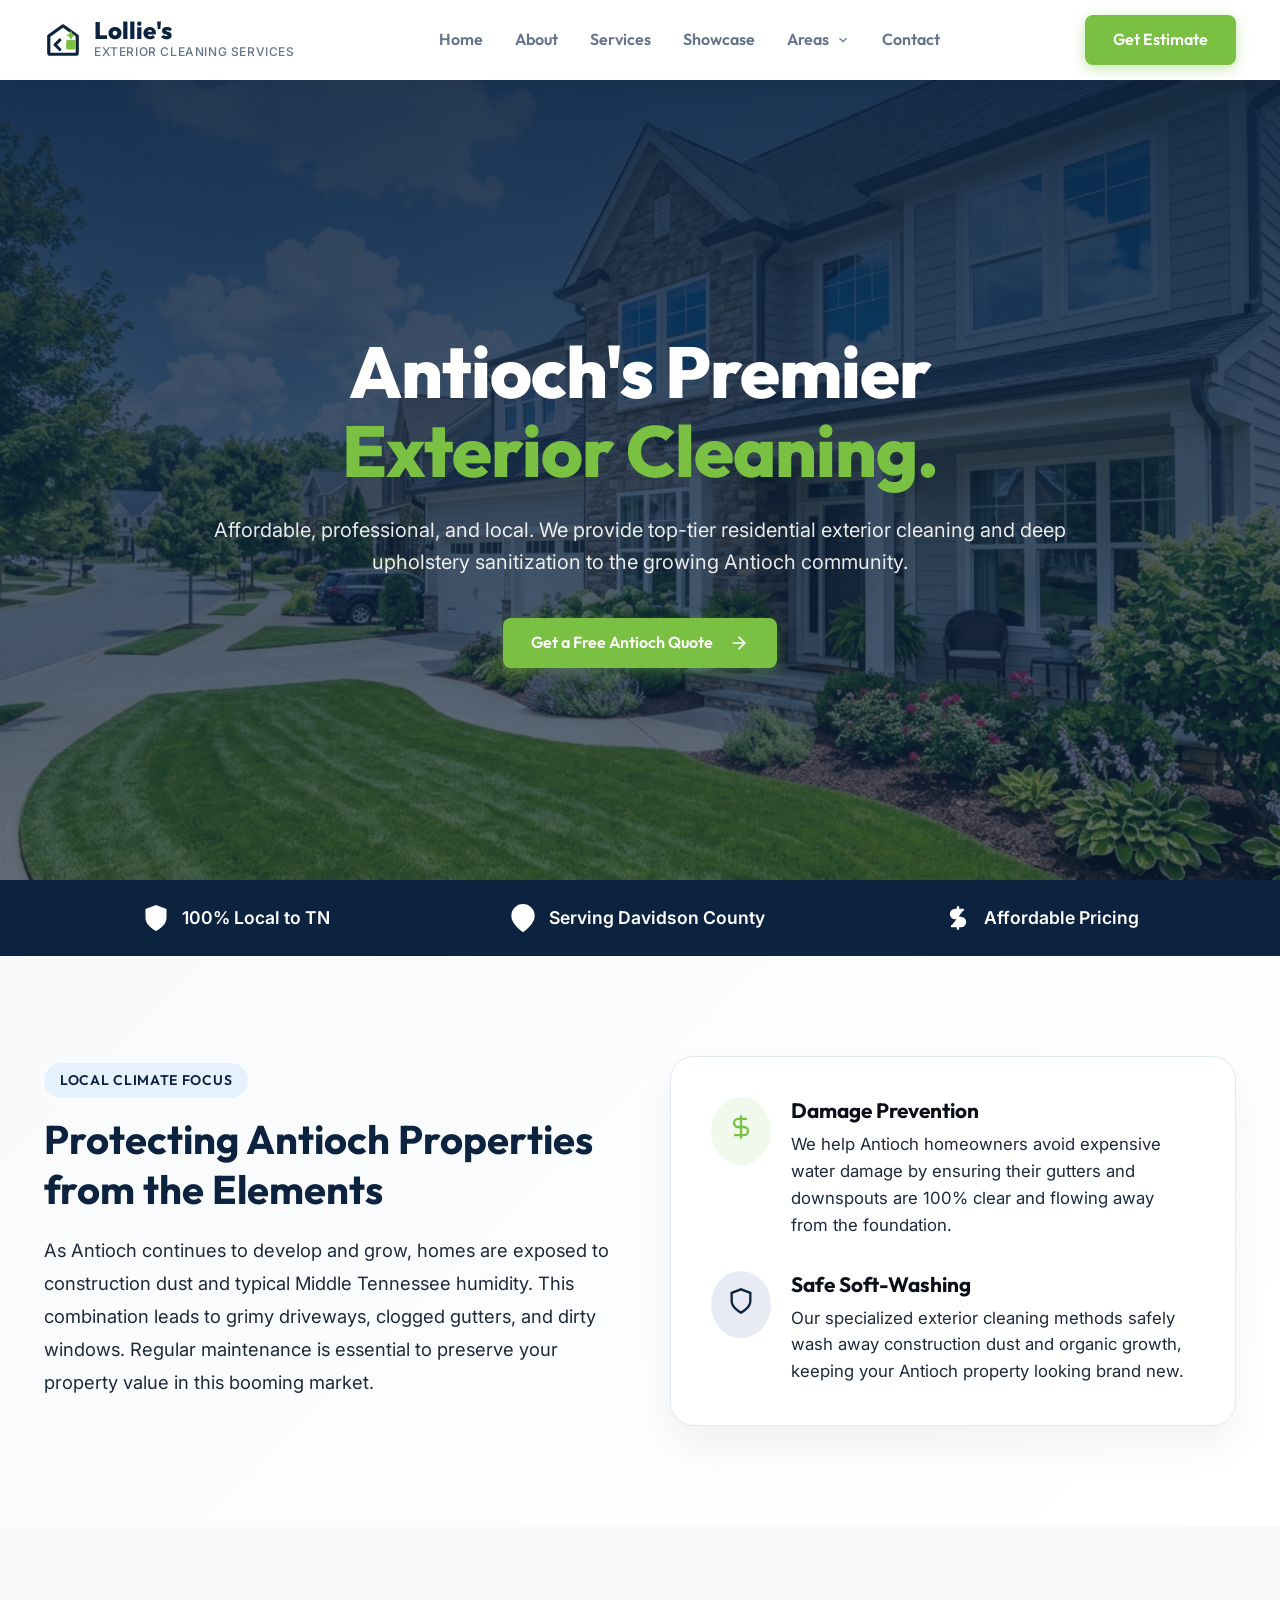
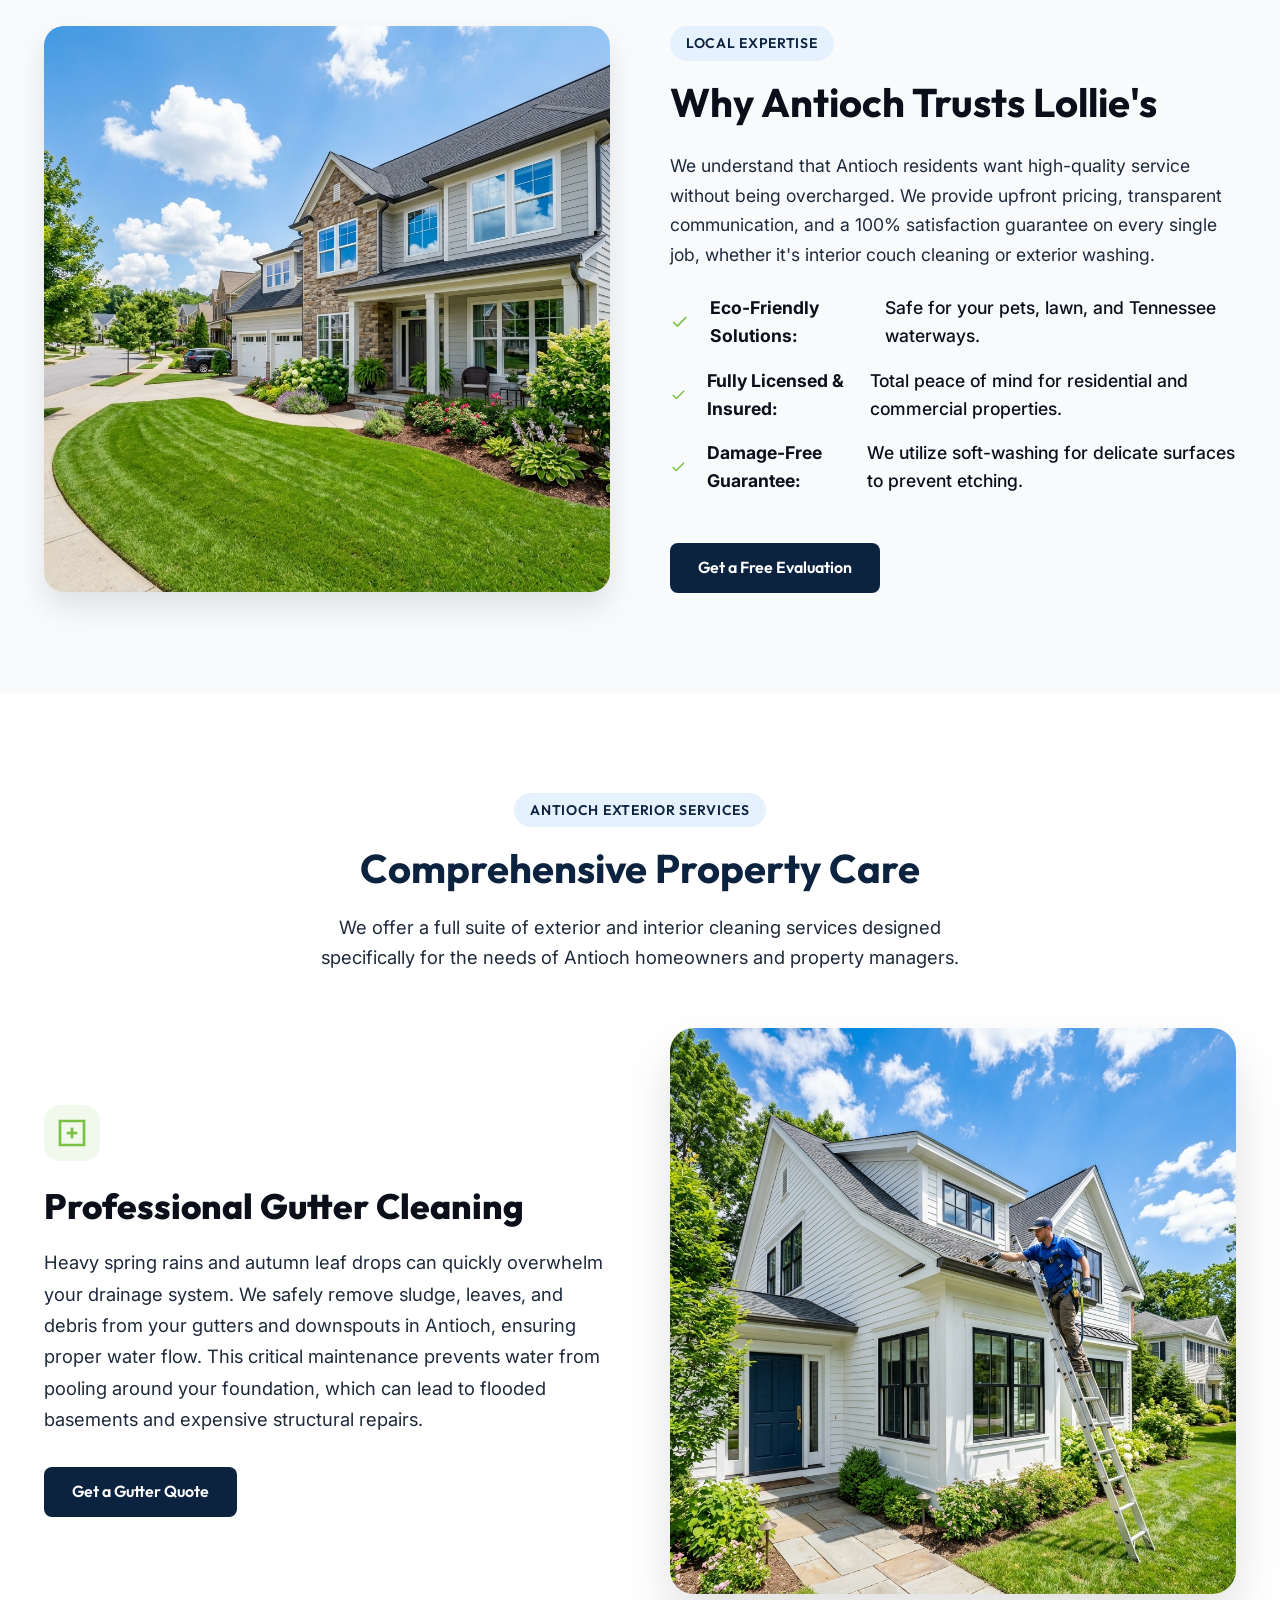
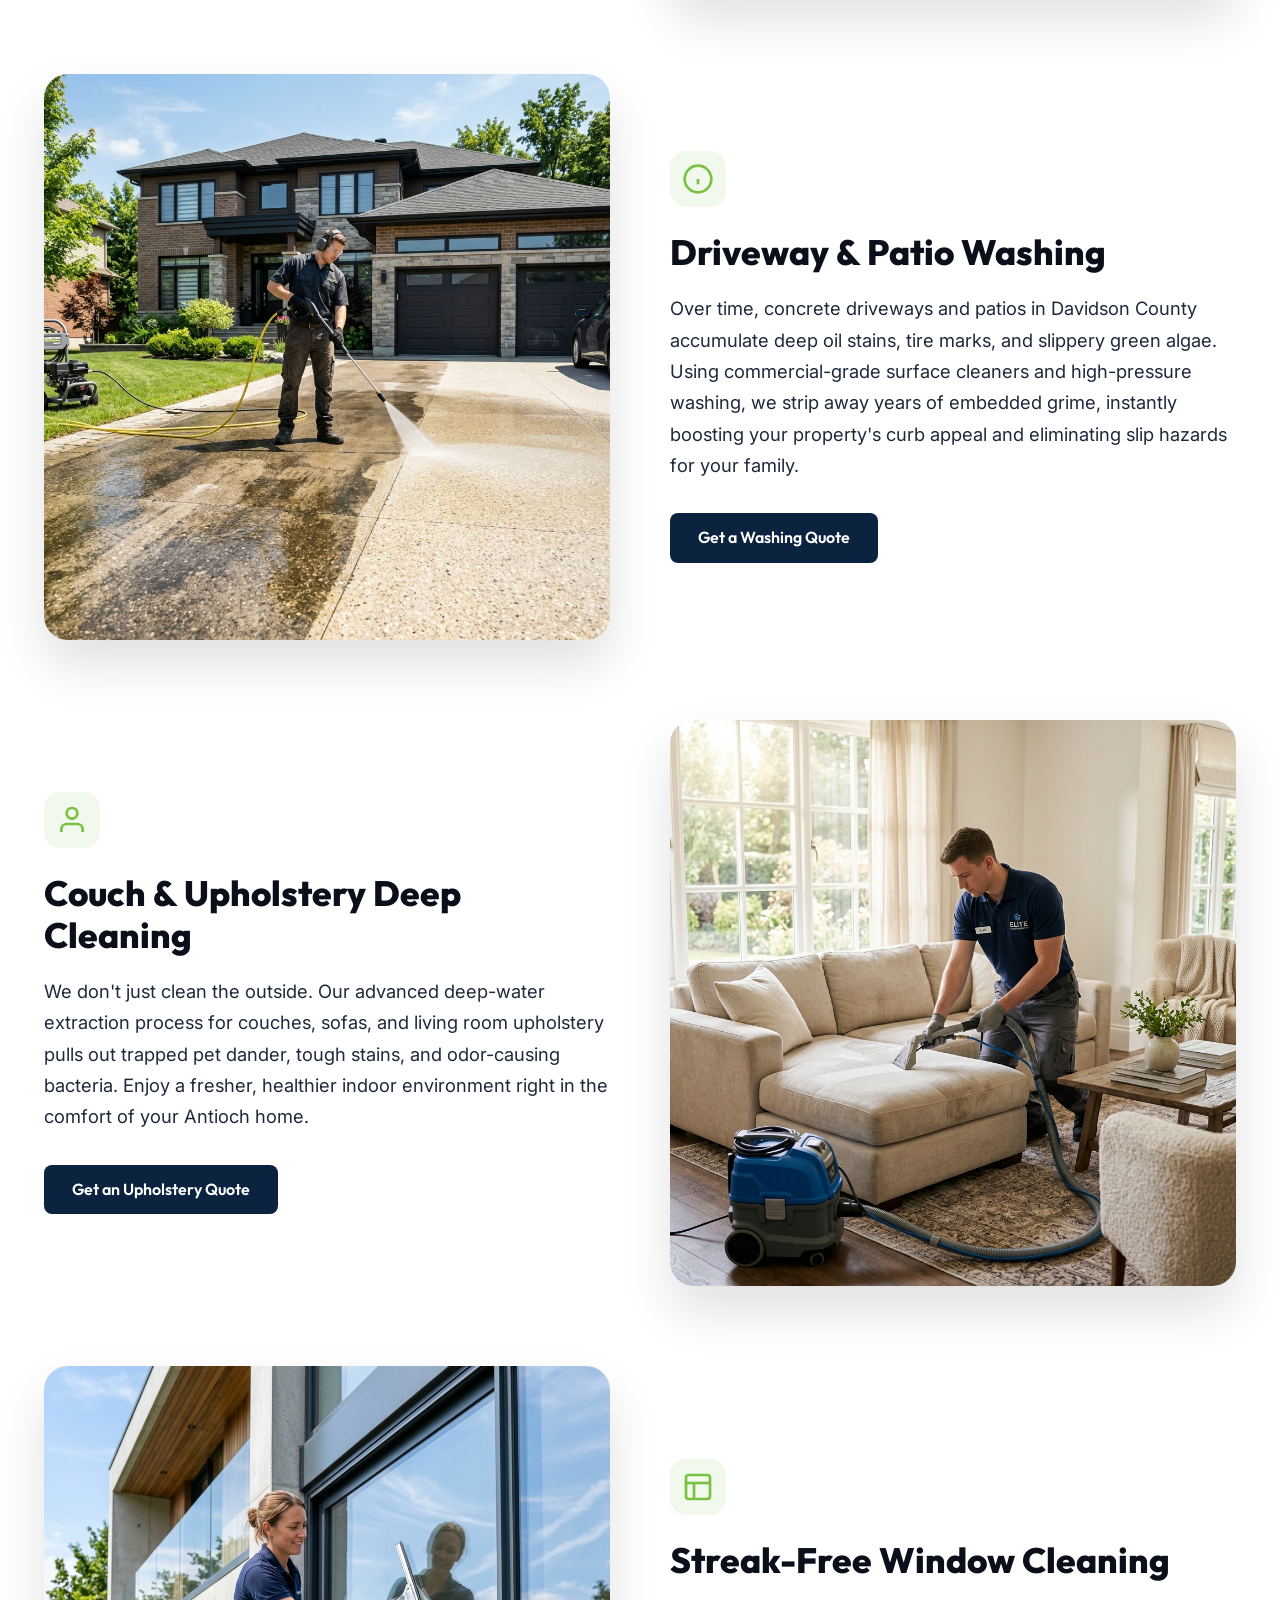
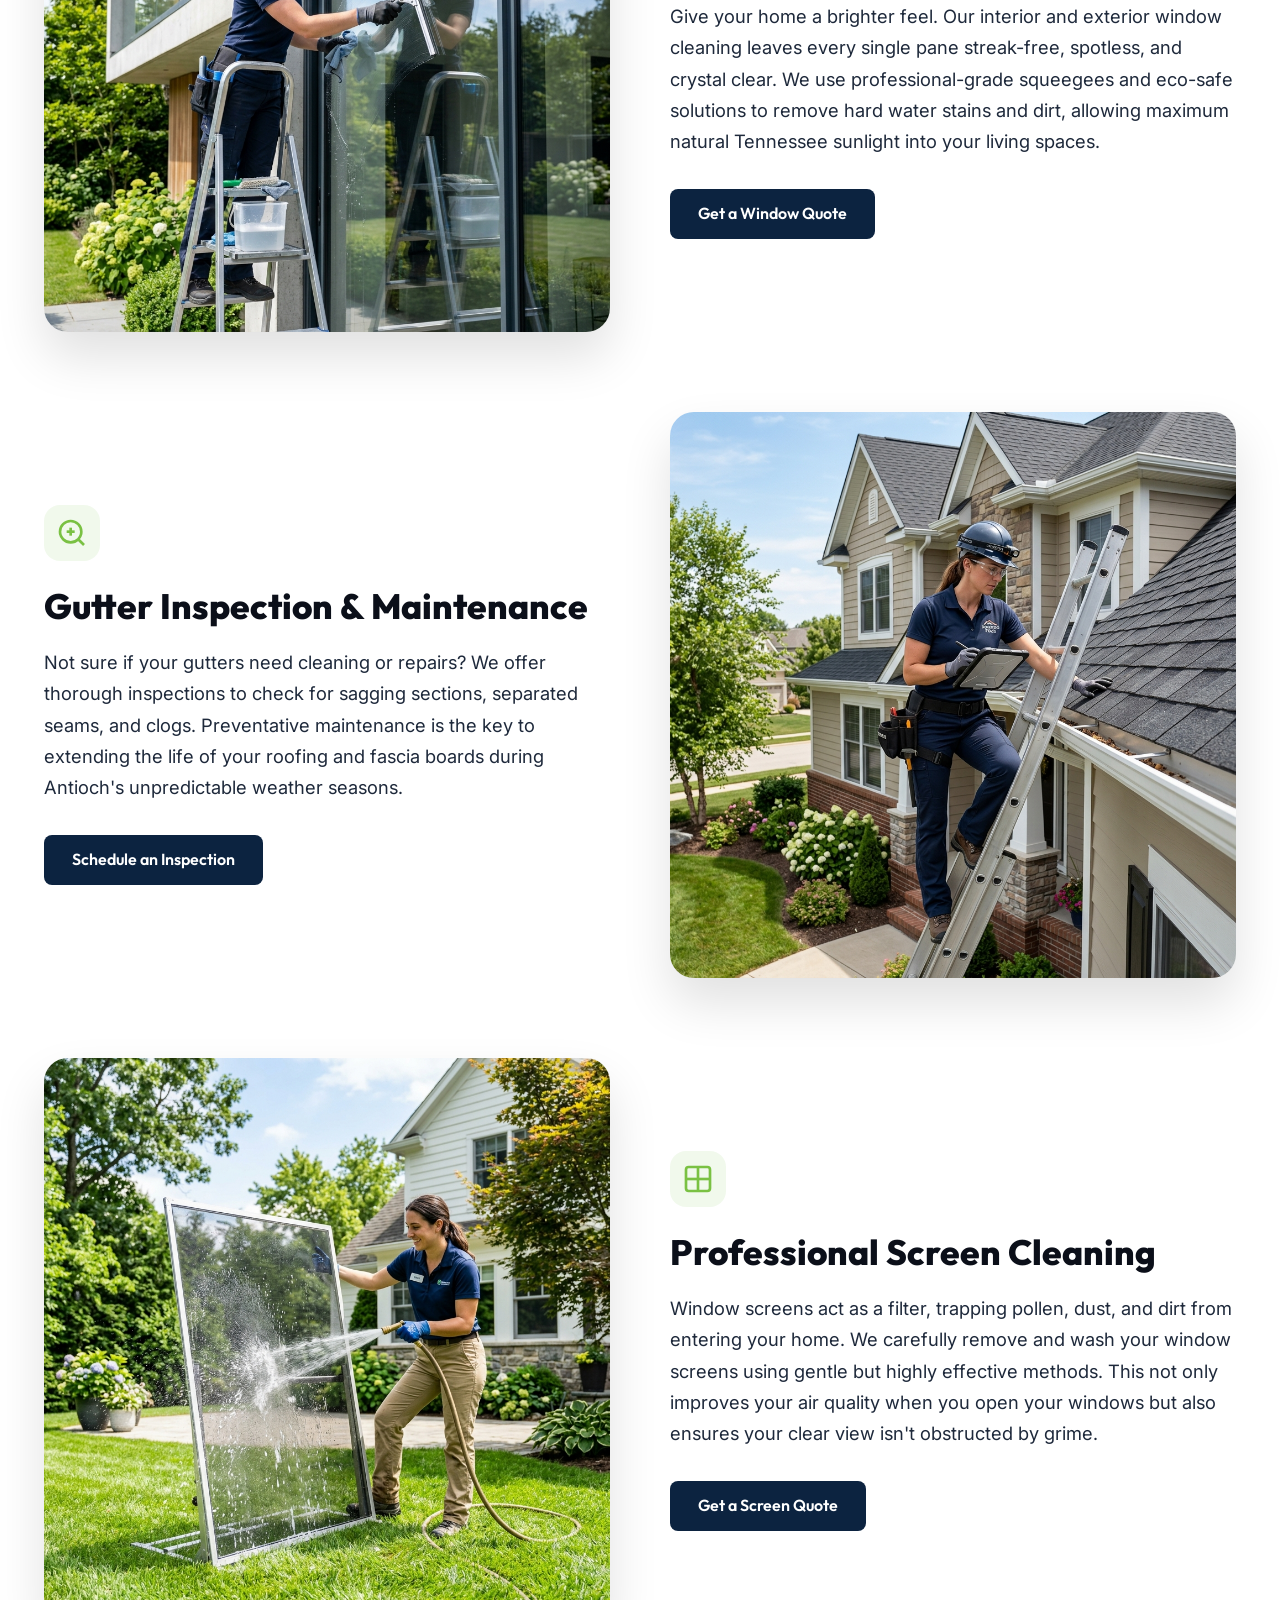
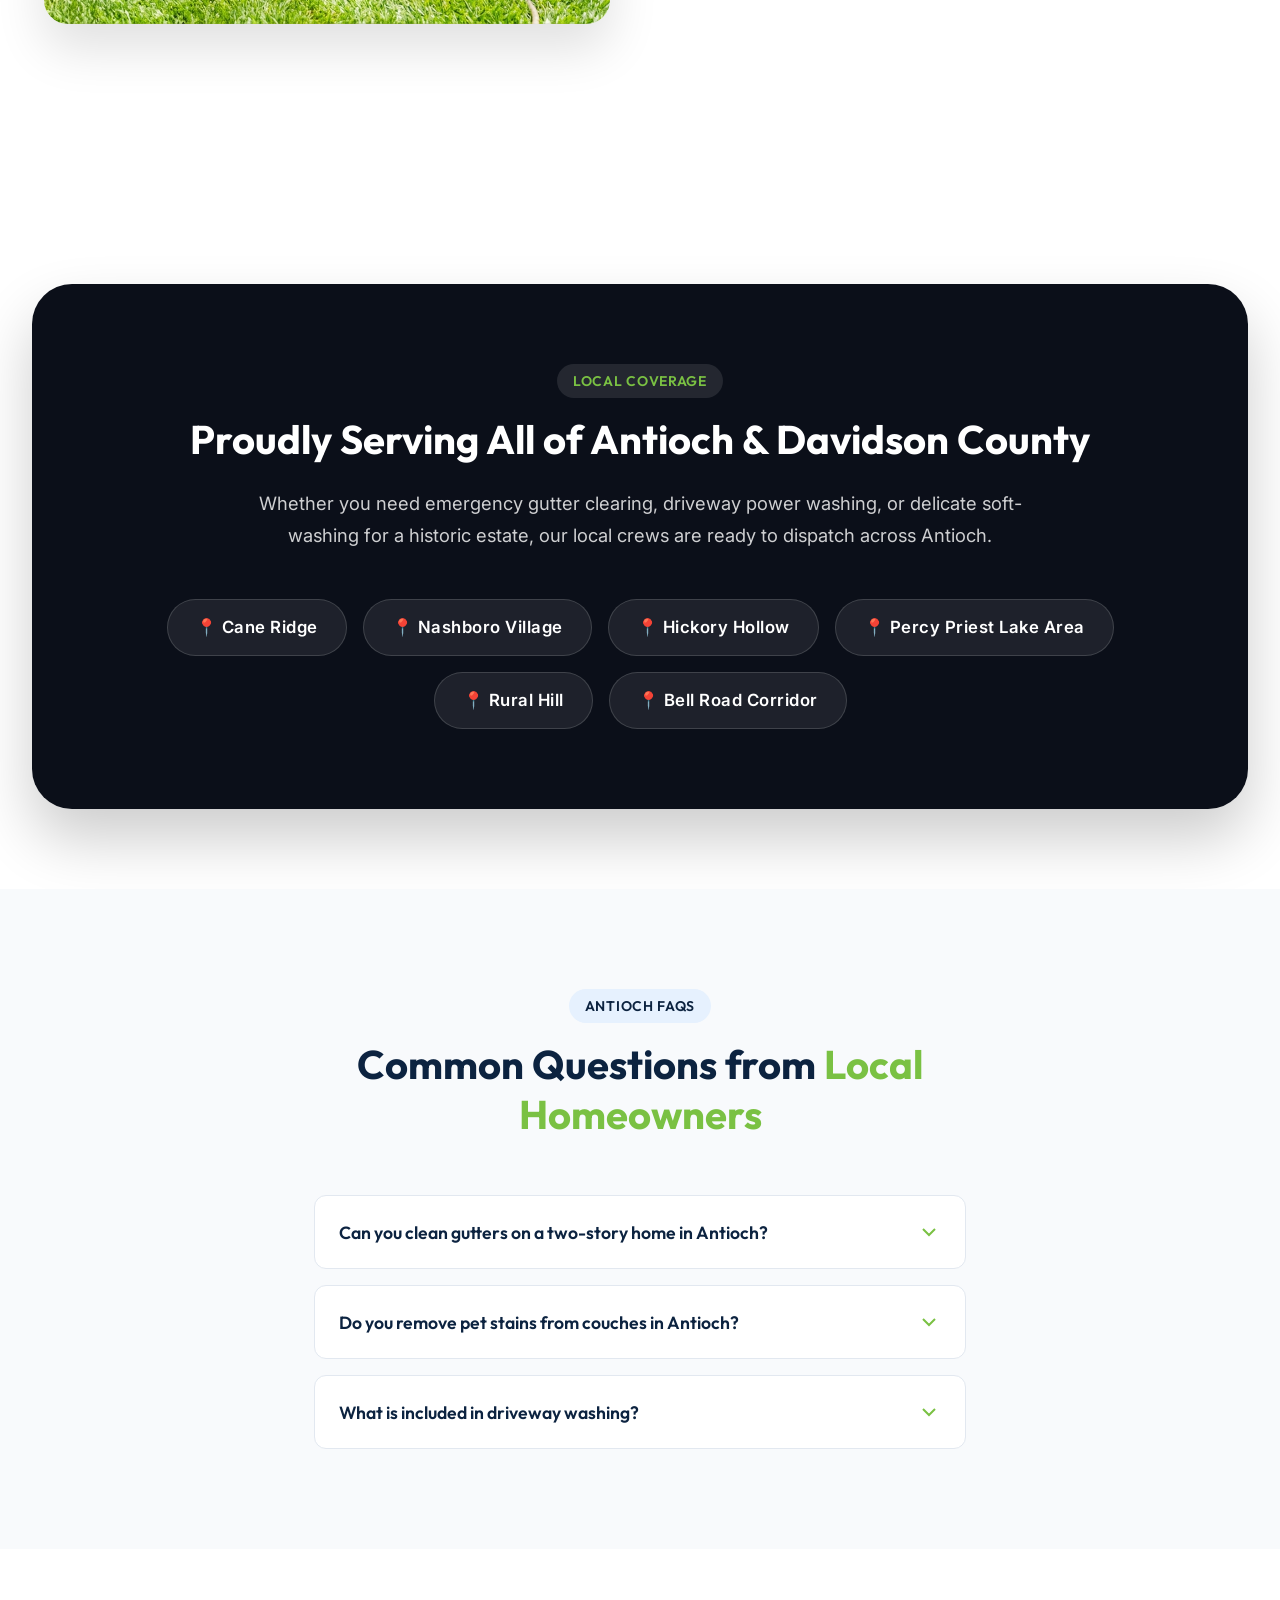
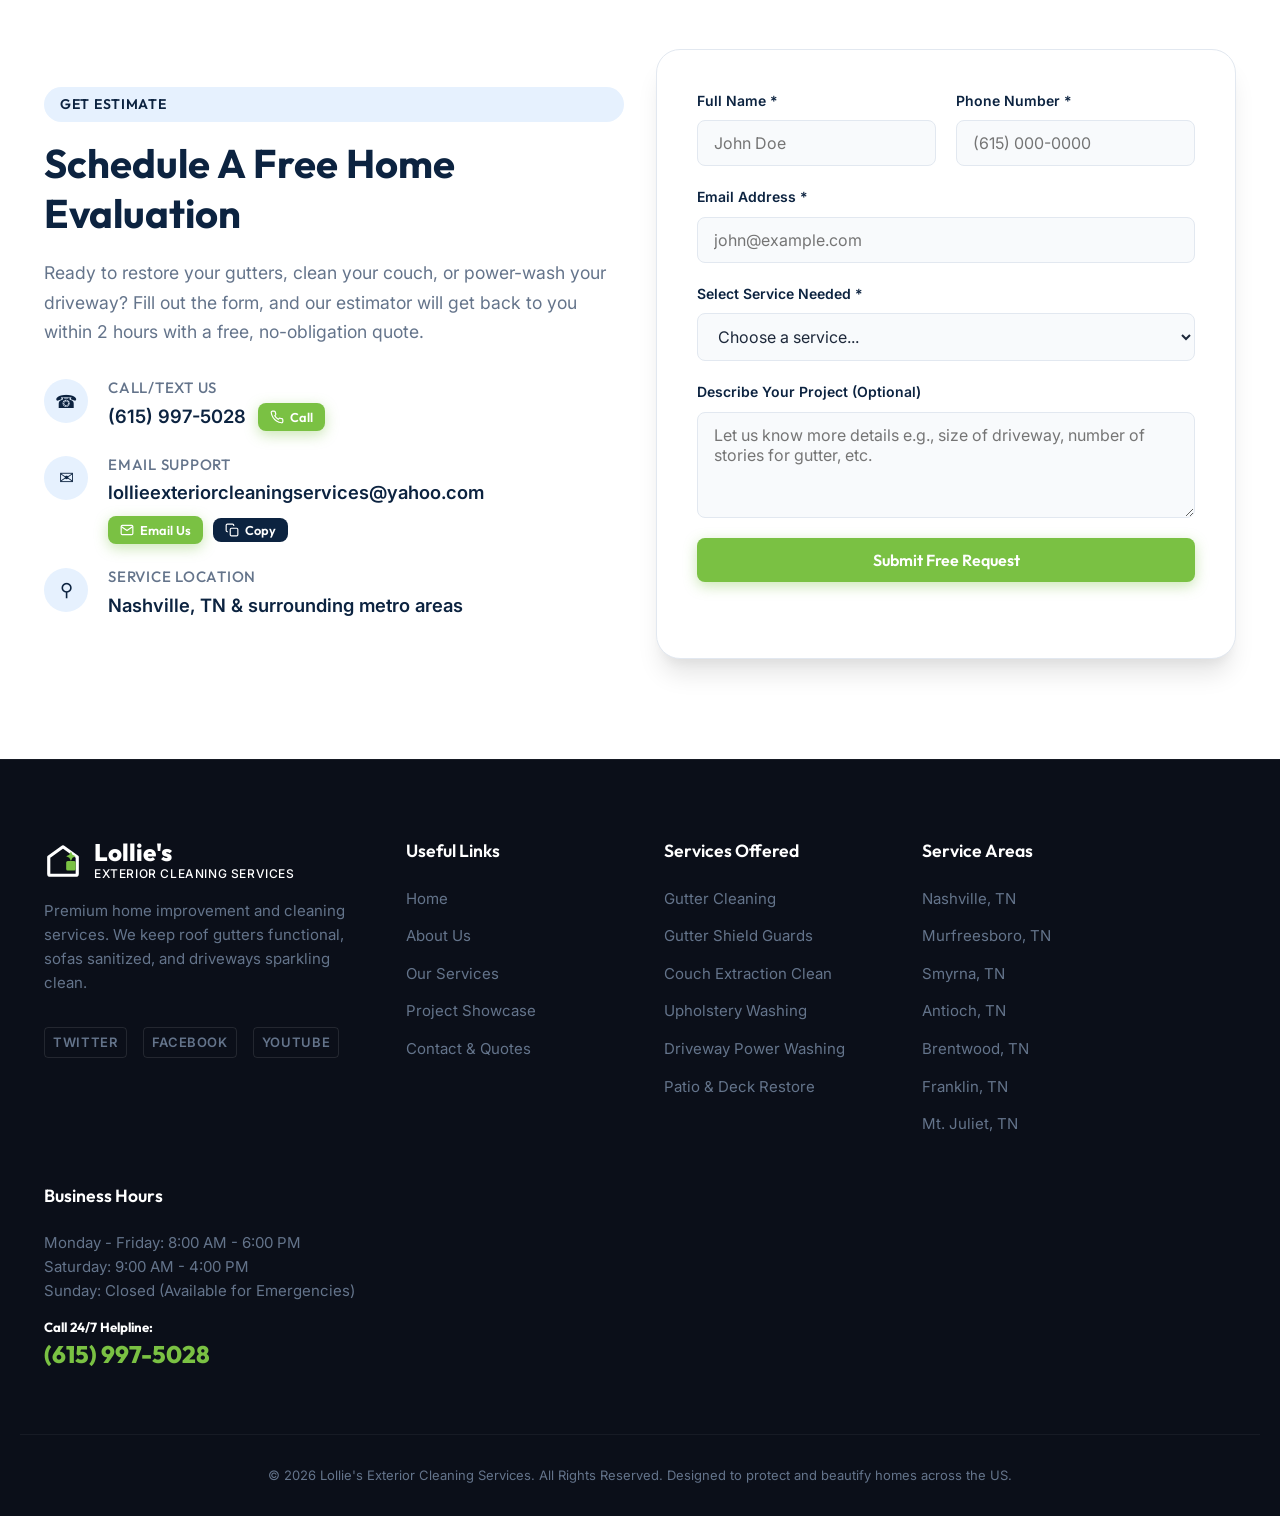
==== antioch.html @ b248ccac "Complete local SEO architectural overhaul with premium design, deep content, and new 7 city pages" ====
<!DOCTYPE html>
<html lang="en">
<head>
    <meta charset="UTF-8">
    <meta name="viewport" content="width=device-width, initial-scale=1.0">
    <title>Best Gutter & Couch Cleaning in Antioch, TN | Lollie's</title>
    
    <!-- Favicon -->
    <link rel="icon" type="image/svg+xml" href="favicon.svg?v=2">
    
    <!-- SEO Meta Tags -->
    <meta name="description" content="Affordable and professional exterior cleaning, gutter clearing, and upholstery washing in Antioch, TN. Call Lollie's for a free estimate today!">
    <meta name="keywords" content="gutter cleaning Nashville TN, couch cleaning Murfreesboro, upholstery cleaning Smyrna TN, driveway pressure washing Franklin TN, power washing Brentwood, exterior cleaning Antioch TN, gutter cleaning Mt Juliet, pressure washing Nashville, lollies exterior cleaning services Tennessee">
    <meta name="robots" content="index, follow">
    <link rel="canonical" href="https://lolliesexteriorcleaningservices.com/">

    <!-- Open Graph / Facebook -->
    <meta property="og:type" content="website">
    <meta property="og:url" content="https://lolliesexteriorcleaningservices.com/">
    <meta property="og:title" content="Lollie's Exterior Cleaning Services | Gutter, Couch & Driveway Cleaning Nashville TN">
    <meta property="og:description" content="Premium property care services in Middle Tennessee. From roof gutters to living room couches and concrete driveways, we keep your home spotless, safe, and beautiful.">
    <meta property="og:image" content="assets/images/hero_technician.png">

    <!-- Twitter -->
    <meta property="twitter:card" content="summary_large_image">
    <meta property="twitter:url" content="https://lolliesexteriorcleaningservices.com/">
    <meta property="twitter:title" content="Lollie's Exterior Cleaning Services | Gutter, Couch & Driveway Cleaning Nashville TN">
    <meta property="twitter:description" content="Premium property care services in Middle Tennessee. From roof gutters to living room couches and concrete driveways, we keep your home spotless, safe, and beautiful.">
    <meta property="twitter:image" content="assets/images/hero_technician.png">

    <!-- Google Fonts -->
    <link rel="preconnect" href="https://fonts.googleapis.com">
    <link rel="preconnect" href="https://fonts.gstatic.com" crossorigin>
    <link href="https://fonts.googleapis.com/css2?family=Inter:wght@300;400;500;600;700&family=Outfit:wght@400;500;600;700;800&display=swap" rel="stylesheet">

    <!-- Stylesheets -->
    <link rel="stylesheet" href="style.css?v=2.4">

    <!-- JSON-LD Local Business Structured Data for SEO -->
    <script type="application/ld+json">
    {
      "@context": "https://schema.org",
      "@type": "HomeAndConstructionBusiness",
      "name": "Lollie's Exterior Cleaning Services",
      "image": "assets/images/hero_technician.png",
      "url": "https://lolliesexteriorcleaningservices.com/",
      "telephone": "615-997-5028",
      "email": "lollieexteriorcleaningservices@yahoo.com",
      "priceRange": "$$",
      "address": {
        "@type": "PostalAddress",
        "streetAddress": "Nashville Area",
        "addressLocality": "Nashville",
        "addressRegion": "TN",
        "postalCode": "37211",
        "addressCountry": "US"
      },
      "geo": {
        "@type": "GeoCoordinates",
        "latitude": 36.1627,
        "longitude": -86.7816
      },
      "openingHoursSpecification": {
        "@type": "OpeningHoursSpecification",
        "dayOfWeek": [
          "Monday",
          "Tuesday",
          "Wednesday",
          "Thursday",
          "Friday",
          "Saturday"
        ],
        "opens": "08:00",
        "closes": "18:00"
      },
      "sameAs": [
        "https://www.facebook.com/lolliesexteriorcleaningservices",
        "https://twitter.com/lolliesexterior",
        "https://www.youtube.com/lolliesexteriorcleaningservices"
      ],
      "areaServed": [
        {"@type": "City", "name": "Nashville", "sameAs": "https://en.wikipedia.org/wiki/Nashville,_Tennessee"},
        {"@type": "City", "name": "Murfreesboro", "sameAs": "https://en.wikipedia.org/wiki/Murfreesboro,_Tennessee"},
        {"@type": "City", "name": "Smyrna", "sameAs": "https://en.wikipedia.org/wiki/Smyrna,_Tennessee"},
        {"@type": "City", "name": "Antioch", "sameAs": "https://en.wikipedia.org/wiki/Antioch,_Tennessee"},
        {"@type": "City", "name": "Brentwood", "sameAs": "https://en.wikipedia.org/wiki/Brentwood,_Tennessee"},
        {"@type": "City", "name": "Franklin", "sameAs": "https://en.wikipedia.org/wiki/Franklin,_Tennessee"},
        {"@type": "City", "name": "Mt. Juliet", "sameAs": "https://en.wikipedia.org/wiki/Mount_Juliet,_Tennessee"}
      ],
      "hasOfferCatalog": {
        "@type": "OfferCatalog",
        "name": "Property Care Services",
        "itemListElement": [
          {
            "@type": "Offer",
            "itemOffered": {
              "@type": "Service",
              "name": "Window Cleaning"
            }
          },
          {
            "@type": "Offer",
            "itemOffered": {
              "@type": "Service",
              "name": "Gutter Cleaning"
            }
          },
          {
            "@type": "Offer",
            "itemOffered": {
              "@type": "Service",
              "name": "Gutter Inspection"
            }
          },
          {
            "@type": "Offer",
            "itemOffered": {
              "@type": "Service",
              "name": "Screen Cleaning"
            }
          },
          {
            "@type": "Offer",
            "itemOffered": {
              "@type": "Service",
              "name": "Couch & Upholstery Deep Cleaning"
            }
          },
          {
            "@type": "Offer",
            "itemOffered": {
              "@type": "Service",
              "name": "Driveway & Patio Pressure Washing"
            }
          },
          {
            "@type": "Offer",
            "itemOffered": {
              "@type": "Service",
              "name": "Seasonal Packages"
            }
          },
          {
            "@type": "Offer",
            "itemOffered": {
              "@type": "Service",
              "name": "Commercial Cleaning Properties"
            }
          }
        ]
      }
    }
    <!-- FAQ Schema for AEO -->
    <script type="application/ld+json">
    {
  "@context": "https://schema.org",
  "@type": "FAQPage",
  "mainEntity": [
    {
      "@type": "Question",
      "name": "Can you clean gutters on a two-story home in Antioch?",
      "acceptedAnswer": {
        "@type": "Answer",
        "text": "Yes, our technicians are fully equipped and trained in ladder safety to safely clean and inspect gutters on two and three-story homes in Antioch."
      }
    },
    {
      "@type": "Question",
      "name": "Do you remove pet stains from couches in Antioch?",
      "acceptedAnswer": {
        "@type": "Answer",
        "text": "Yes, our deep-water extraction process is highly effective at removing pet stains, odors, and dander from living room upholstery."
      }
    },
    {
      "@type": "Question",
      "name": "What is included in driveway washing?",
      "acceptedAnswer": {
        "@type": "Answer",
        "text": "Our driveway washing includes pre-treating oil and rust stains, using a high-pressure surface cleaner for even results, and a final rinse to wash away all debris."
      }
    }
  ]
}
    </script>
    <link rel="stylesheet" href="local-pages.css?v=2.9">
</head>
<body>

    <!-- Header Navigation -->
    <header class="header">
        <div class="container header-container">
            <a href="index.html" class="logo-wrapper" id="home-logo">
                <!-- SVG Logo: House + Sparkle -->
                <svg class="logo-icon" viewBox="0 0 24 24" fill="none" xmlns="http://www.w3.org/2000/svg">
                    <path d="M3 9.5L12 3L21 9.5V20C21 20.5523 20.5523 21 20 21H4C3.44772 21 3 20.5523 3 20V9.5Z" stroke="currentColor" stroke-width="2" stroke-linejoin="round"/>
                    <path d="M19 13H15V17H19V13Z" stroke="#7ac143" stroke-width="2" stroke-linejoin="round" fill="#7ac143"/>
                    <path d="M10 12L7 15L10 18" stroke="currentColor" stroke-width="2" stroke-linecap="round" stroke-linejoin="round"/>
                    <path d="M17 6L18 8L20 9L18 10L17 12L16 10L14 9L16 8L17 6Z" fill="#7ac143"/>
                </svg>
                <div class="logo-text">
                    <span class="logo-title">Lollie's</span>
                    <span class="logo-subtitle">Exterior Cleaning Services</span>
                </div>
            </a>

            <nav class="nav-menu">
                <a href="index.html" class="nav-link active">Home</a>
                <a href="index.html#about" class="nav-link">About</a>
                <a href="index.html#services" class="nav-link">Services</a>
                <a href="index.html#before-after" class="nav-link">Showcase</a>
                <div class="nav-item-dropdown">
                    <a href="index.html#service-areas" class="nav-link">Areas <svg viewBox="0 0 24 24" width="14" height="14" fill="none" stroke="currentColor" stroke-width="2" style="vertical-align: middle; margin-left: 4px; margin-top: -2px;"><polyline points="6 9 12 15 18 9"></polyline></svg></a>
                    <div class="dropdown-menu">
                        <a href="nashville.html">Nashville</a>
                        <a href="franklin.html">Franklin</a>
                        <a href="murfreesboro.html">Murfreesboro</a>
                        <a href="smyrna.html">Smyrna</a>
                        <a href="antioch.html">Antioch</a>
                        <a href="brentwood.html">Brentwood</a>
                        <a href="mt-juliet.html">Mt. Juliet</a>
                    </div>
                </div>
                <a href="#contact" class="nav-link">Contact</a>
            </nav>

            <div class="header-actions">
                <a href="tel:6159975028" class="phone-call-header-mobile" aria-label="Call Us Now">
                    <svg viewBox="0 0 24 24" fill="none" stroke="currentColor" stroke-width="2" stroke-linecap="round" stroke-linejoin="round">
                        <path d="M22 16.92v3a2 2 0 0 1-2.18 2 19.79 19.79 0 0 1-8.63-3.07 19.5 19.5 0 0 1-6-6 19.79 19.79 0 0 1-3.07-8.67A2 2 0 0 1 4.11 2h3a2 2 0 0 1 2 1.72 12.84 12.84 0 0 0 .7 2.81 2 2 0 0 1-.45 2.11L8.09 9.91a16 16 0 0 0 6 6l1.27-1.27a2 2 0 0 1 2.11-.45 12.84 12.84 0 0 0 2.81.7A2 2 0 0 1 22 16.92z"></path>
                    </svg>
                </a>
                <a href="#contact" class="btn btn-primary nav-btn" id="nav-quote-btn">Get Estimate</a>
            </div>
            
            <button class="mobile-menu-toggle" aria-label="Toggle Navigation Menu">
                <span></span>
                <span></span>
                <span></span>
            </button>
        </div>
    </header>

    <main>
        <!-- Custom Local Hero -->
        <section class="local-hero-full" style="background-image: url('assets/images/antioch_hero.png');">
            <div class="local-hero-overlay"></div>
            <div class="local-hero-content">
                <h1 class="local-hero-title">
                    Antioch's Premier <span class="highlight-green">Exterior Cleaning.</span>
                </h1>
                <p class="local-hero-subtitle">
                    Affordable, professional, and local. We provide top-tier residential exterior cleaning and deep upholstery sanitization to the growing Antioch community.
                </p>
                <div class="local-hero-buttons">
                    <a href="#contact" class="btn btn-primary btn-arrow">Get a Free Antioch Quote
                        <svg class="arrow-icon" style="width:20px;height:20px;margin-left:8px;" viewBox="0 0 24 24" fill="none" stroke="currentColor" stroke-width="2" stroke-linecap="round" stroke-linejoin="round">
                            <line x1="5" y1="12" x2="19" y2="12"></line>
                            <polyline points="12 5 19 12 12 19"></polyline>
                        </svg>
                    </a>
                </div>
            </div>
        </section>

        <!-- Trust Bar -->
        <div class="trust-bar">
            <div class="trust-bar-container">
                <div class="trust-item">
                    <svg viewBox="0 0 24 24" class="trust-icon" style="width:28px;height:28px" fill="none" stroke="currentColor" stroke-width="2"><path d="M12 22s8-4 8-10V5l-8-3-8 3v7c0 6 8 10 8 10z"></path></svg>
                    100% Local to TN
                </div>
                <div class="trust-item">
                    <svg viewBox="0 0 24 24" class="trust-icon" style="width:28px;height:28px" fill="none" stroke="currentColor" stroke-width="2"><path d="M21 10c0 7-9 13-9 13s-9-6-9-13a9 9 0 0 1 18 0z"></path><circle cx="12" cy="10" r="3"></circle></svg>
                    Serving Davidson County
                </div>
                <div class="trust-item">
                    <svg viewBox="0 0 24 24" class="trust-icon" style="width:28px;height:28px" fill="none" stroke="currentColor" stroke-width="2"><path d="M12 2v20M17 5H9.5a3.5 3.5 0 0 0 0 7h5a3.5 3.5 0 0 1 0 7H6"></path></svg>
                    Affordable Pricing
                </div>
            </div>
        </div>

        <!-- NEW SEO SECTION: Climate & Home Protection (PREMIUM LAYOUT) -->
        <section class="py-large" style="background: linear-gradient(135deg, var(--light) 0%, var(--white) 100%);">
            <div class="container">
                <div class="grid grid-2" style="align-items: center; gap: 60px;">
                    <div>
                        <span class="section-tag">Local Climate Focus</span>
                        <h2 class="section-title" style="text-align: left;">Protecting Antioch Properties from the Elements</h2>
                        <p style="font-size: 1.15rem; color: var(--gray); line-height: 1.8; margin-bottom: 20px; text-align: left;">
                            As Antioch continues to develop and grow, homes are exposed to construction dust and typical Middle Tennessee humidity. This combination leads to grimy driveways, clogged gutters, and dirty windows. Regular maintenance is essential to preserve your property value in this booming market.
                        </p>
                    </div>
                    <div style="background: var(--white); padding: 40px; border-radius: 24px; box-shadow: 0 20px 40px rgba(0,0,0,0.05); border: 1px solid var(--border);">
                        <div style="display: flex; align-items: flex-start; gap: 20px; margin-bottom: 32px;">
                            <div style="background: rgba(122,193,67,0.1); color: var(--secondary); padding: 16px; border-radius: 50%;">
                                <svg width="28" height="28" viewBox="0 0 24 24" fill="none" stroke="currentColor" stroke-width="2"><path d="M12 2v20M17 5H9.5a3.5 3.5 0 0 0 0 7h5a3.5 3.5 0 0 1 0 7H6"></path></svg>
                            </div>
                            <div>
                                <h4 style="font-size: 1.3rem; font-weight: 700; color: var(--dark); margin-bottom: 8px;">Damage Prevention</h4>
                                <p style="color: var(--gray); line-height: 1.6; font-size: 1.05rem; margin: 0;">We help Antioch homeowners avoid expensive water damage by ensuring their gutters and downspouts are 100% clear and flowing away from the foundation.</p>
                            </div>
                        </div>
                        <div style="display: flex; align-items: flex-start; gap: 20px;">
                            <div style="background: rgba(30,58,138,0.1); color: var(--primary); padding: 16px; border-radius: 50%;">
                                <svg width="28" height="28" viewBox="0 0 24 24" fill="none" stroke="currentColor" stroke-width="2"><path d="M12 22s8-4 8-10V5l-8-3-8 3v7c0 6 8 10 8 10z"></path></svg>
                            </div>
                            <div>
                                <h4 style="font-size: 1.3rem; font-weight: 700; color: var(--dark); margin-bottom: 8px;">Safe Soft-Washing</h4>
                                <p style="color: var(--gray); line-height: 1.6; font-size: 1.05rem; margin: 0;">Our specialized exterior cleaning methods safely wash away construction dust and organic growth, keeping your Antioch property looking brand new.</p>
                            </div>
                        </div>
                    </div>
                </div>
            </div>
        </section>

        <!-- Why Choose Us -->
        <section class="local-why-us">
            <div class="container why-grid">
                <div class="why-image-wrapper">
                    <img src="assets/images/antioch_hero.png" alt="Antioch Property Pressure Washing" style="max-width: 100%; border-radius: 20px; box-shadow: 0 15px 30px rgba(0,0,0,0.1);">
                </div>
                <div class="why-content">
                    <span class="section-tag">Local Expertise</span>
                    <h2>Why Antioch Trusts Lollie's</h2>
                    <p>
                        We understand that Antioch residents want high-quality service without being overcharged. We provide upfront pricing, transparent communication, and a 100% satisfaction guarantee on every single job, whether it's interior couch cleaning or exterior washing.
                    </p>
                    <ul class="why-list">
                        <li><svg viewBox="0 0 24 24" style="width:24px;height:24px; margin-right: 8px;" fill="none" stroke="currentColor" stroke-width="2"><polyline points="20 6 9 17 4 12"></polyline></svg> <strong>Eco-Friendly Solutions:</strong> Safe for your pets, lawn, and Tennessee waterways.</li>
                        <li><svg viewBox="0 0 24 24" style="width:24px;height:24px; margin-right: 8px;" fill="none" stroke="currentColor" stroke-width="2"><polyline points="20 6 9 17 4 12"></polyline></svg> <strong>Fully Licensed & Insured:</strong> Total peace of mind for residential and commercial properties.</li>
                        <li><svg viewBox="0 0 24 24" style="width:24px;height:24px; margin-right: 8px;" fill="none" stroke="currentColor" stroke-width="2"><polyline points="20 6 9 17 4 12"></polyline></svg> <strong>Damage-Free Guarantee:</strong> We utilize soft-washing for delicate surfaces to prevent etching.</li>
                    </ul>
                    <a href="#contact" class="btn btn-secondary mt-small">Get a Free Evaluation</a>
                </div>
            </div>
        </section>

        <!-- PREMIUM ZIG-ZAG SERVICES LAYOUT -->
        <section id="services" class="zig-zag-section bg-light">
            <div class="container">
                <div class="text-center mb-large">
                    <span class="section-tag">Antioch Exterior Services</span>
                    <h2 class="section-title">Comprehensive Property Care</h2>
                    <p style="max-width: 700px; margin: 0 auto; color: var(--gray); font-size: 1.15rem; line-height: 1.6;">We offer a full suite of exterior and interior cleaning services designed specifically for the needs of Antioch homeowners and property managers.</p>
                </div>

                <!-- Zig Zag Row 1 -->
                <div class="zig-zag-row">
                    <div class="zig-zag-image">
                        <img src="assets/images/srv_gutter.png" alt="Professional Gutter Cleaning Antioch">
                    </div>
                    <div class="zig-zag-content">
                        <div class="zig-zag-icon">
                            <svg viewBox="0 0 24 24" fill="none" stroke="currentColor" stroke-width="2"><path d="M3 3h18v18H3z"></path><path d="M12 8v8"></path><path d="M8 12h8"></path></svg>
                        </div>
                        <h3 class="zig-zag-title">Professional Gutter Cleaning</h3>
                        <p class="zig-zag-desc">Heavy spring rains and autumn leaf drops can quickly overwhelm your drainage system. We safely remove sludge, leaves, and debris from your gutters and downspouts in Antioch, ensuring proper water flow. This critical maintenance prevents water from pooling around your foundation, which can lead to flooded basements and expensive structural repairs.</p>
                        <a href="#contact" class="btn btn-secondary">Get a Gutter Quote</a>
                    </div>
                </div>

                <!-- Zig Zag Row 2 -->
                <div class="zig-zag-row">
                    <div class="zig-zag-image">
                        <img src="assets/images/srv_driveway.png" alt="Driveway & Patio Washing Antioch">
                    </div>
                    <div class="zig-zag-content">
                        <div class="zig-zag-icon">
                            <svg viewBox="0 0 24 24" fill="none" stroke="currentColor" stroke-width="2"><circle cx="12" cy="12" r="10"></circle><path d="M12 16v-4"></path><path d="M12 8h.01"></path></svg>
                        </div>
                        <h3 class="zig-zag-title">Driveway & Patio Washing</h3>
                        <p class="zig-zag-desc">Over time, concrete driveways and patios in Davidson County accumulate deep oil stains, tire marks, and slippery green algae. Using commercial-grade surface cleaners and high-pressure washing, we strip away years of embedded grime, instantly boosting your property's curb appeal and eliminating slip hazards for your family.</p>
                        <a href="#contact" class="btn btn-secondary">Get a Washing Quote</a>
                    </div>
                </div>

                <!-- Zig Zag Row 3 -->
                <div class="zig-zag-row">
                    <div class="zig-zag-image">
                        <img src="assets/images/srv_upholstery.png" alt="Couch & Upholstery Cleaning Antioch">
                    </div>
                    <div class="zig-zag-content">
                        <div class="zig-zag-icon">
                            <svg viewBox="0 0 24 24" fill="none" stroke="currentColor" stroke-width="2"><path d="M20 21v-2a4 4 0 0 0-4-4H8a4 4 0 0 0-4 4v2"></path><circle cx="12" cy="7" r="4"></circle></svg>
                        </div>
                        <h3 class="zig-zag-title">Couch & Upholstery Deep Cleaning</h3>
                        <p class="zig-zag-desc">We don't just clean the outside. Our advanced deep-water extraction process for couches, sofas, and living room upholstery pulls out trapped pet dander, tough stains, and odor-causing bacteria. Enjoy a fresher, healthier indoor environment right in the comfort of your Antioch home.</p>
                        <a href="#contact" class="btn btn-secondary">Get an Upholstery Quote</a>
                    </div>
                </div>

                <!-- Zig Zag Row 4 -->
                <div class="zig-zag-row">
                    <div class="zig-zag-image">
                        <img src="assets/images/srv_window.png" alt="Window Cleaning Antioch">
                    </div>
                    <div class="zig-zag-content">
                        <div class="zig-zag-icon">
                            <svg viewBox="0 0 24 24" fill="none" stroke="currentColor" stroke-width="2"><rect x="3" y="3" width="18" height="18" rx="2" ry="2"></rect><line x1="3" y1="9" x2="21" y2="9"></line><line x1="9" y1="21" x2="9" y2="9"></line></svg>
                        </div>
                        <h3 class="zig-zag-title">Streak-Free Window Cleaning</h3>
                        <p class="zig-zag-desc">Give your home a brighter feel. Our interior and exterior window cleaning leaves every single pane streak-free, spotless, and crystal clear. We use professional-grade squeegees and eco-safe solutions to remove hard water stains and dirt, allowing maximum natural Tennessee sunlight into your living spaces.</p>
                        <a href="#contact" class="btn btn-secondary">Get a Window Quote</a>
                    </div>
                </div>

                <!-- Zig Zag Row 5 -->
                <div class="zig-zag-row">
                    <div class="zig-zag-image">
                        <img src="assets/images/srv_inspection.png" alt="Gutter Inspection Antioch">
                    </div>
                    <div class="zig-zag-content">
                        <div class="zig-zag-icon">
                            <svg viewBox="0 0 24 24" fill="none" stroke="currentColor" stroke-width="2"><circle cx="11" cy="11" r="8"></circle><line x1="21" y1="21" x2="16.65" y2="16.65"></line><line x1="11" y1="8" x2="11" y2="14"></line><line x1="8" y1="11" x2="14" y2="11"></line></svg>
                        </div>
                        <h3 class="zig-zag-title">Gutter Inspection & Maintenance</h3>
                        <p class="zig-zag-desc">Not sure if your gutters need cleaning or repairs? We offer thorough inspections to check for sagging sections, separated seams, and clogs. Preventative maintenance is the key to extending the life of your roofing and fascia boards during Antioch's unpredictable weather seasons.</p>
                        <a href="#contact" class="btn btn-secondary">Schedule an Inspection</a>
                    </div>
                </div>

                <!-- Zig Zag Row 6 -->
                <div class="zig-zag-row">
                    <div class="zig-zag-image">
                        <img src="assets/images/srv_screen.png" alt="Screen Cleaning Antioch">
                    </div>
                    <div class="zig-zag-content">
                        <div class="zig-zag-icon">
                            <svg viewBox="0 0 24 24" fill="none" stroke="currentColor" stroke-width="2"><rect x="3" y="3" width="18" height="18" rx="2" ry="2"></rect><line x1="3" y1="12" x2="21" y2="12"></line><line x1="12" y1="3" x2="12" y2="21"></line></svg>
                        </div>
                        <h3 class="zig-zag-title">Professional Screen Cleaning</h3>
                        <p class="zig-zag-desc">Window screens act as a filter, trapping pollen, dust, and dirt from entering your home. We carefully remove and wash your window screens using gentle but highly effective methods. This not only improves your air quality when you open your windows but also ensures your clear view isn't obstructed by grime.</p>
                        <a href="#contact" class="btn btn-secondary">Get a Screen Quote</a>
                    </div>
                </div>

            </div>
        </section>

        <!-- SEO SECTION: Neighborhoods We Serve (PREMIUM DARK LAYOUT) -->
        <section class="py-large" style="background: var(--dark); color: var(--white); text-align: center; border-radius: 40px; margin: 80px auto; max-width: 95%; padding: 80px 20px; box-shadow: 0 30px 60px rgba(0,0,0,0.2);">
            <div class="container">
                <span class="section-tag" style="background: rgba(255,255,255,0.1); color: var(--secondary);">Local Coverage</span>
                <h2 class="section-title text-white" style="margin-bottom: 24px;">Proudly Serving All of Antioch & Davidson County</h2>
                <p style="color: rgba(255,255,255,0.8); font-size: 1.15rem; line-height: 1.7; max-width: 800px; margin: 0 auto 48px;">
                    Whether you need emergency gutter clearing, driveway power washing, or delicate soft-washing for a historic estate, our local crews are ready to dispatch across Antioch.
                </p>
                <div style="display: flex; flex-wrap: wrap; justify-content: center; gap: 16px; max-width: 1000px; margin: 0 auto;">
                    <span style="background: rgba(255,255,255,0.08); border: 1px solid rgba(255,255,255,0.15); padding: 14px 28px; border-radius: 100px; font-weight: 600; font-size: 1.05rem; letter-spacing: 0.5px;">📍 Cane Ridge</span>
                    <span style="background: rgba(255,255,255,0.08); border: 1px solid rgba(255,255,255,0.15); padding: 14px 28px; border-radius: 100px; font-weight: 600; font-size: 1.05rem; letter-spacing: 0.5px;">📍 Nashboro Village</span>
                    <span style="background: rgba(255,255,255,0.08); border: 1px solid rgba(255,255,255,0.15); padding: 14px 28px; border-radius: 100px; font-weight: 600; font-size: 1.05rem; letter-spacing: 0.5px;">📍 Hickory Hollow</span>
                    <span style="background: rgba(255,255,255,0.08); border: 1px solid rgba(255,255,255,0.15); padding: 14px 28px; border-radius: 100px; font-weight: 600; font-size: 1.05rem; letter-spacing: 0.5px;">📍 Percy Priest Lake Area</span>
                    <span style="background: rgba(255,255,255,0.08); border: 1px solid rgba(255,255,255,0.15); padding: 14px 28px; border-radius: 100px; font-weight: 600; font-size: 1.05rem; letter-spacing: 0.5px;">📍 Rural Hill</span>
                    <span style="background: rgba(255,255,255,0.08); border: 1px solid rgba(255,255,255,0.15); padding: 14px 28px; border-radius: 100px; font-weight: 600; font-size: 1.05rem; letter-spacing: 0.5px;">📍 Bell Road Corridor</span>
                </div>
            </div>
        </section>

        <!-- Local FAQ (Expanded) -->
        <section id="faq" class="faq-section py-large bg-light">
            <div class="container max-w-700">
                <div class="text-center mb-large">
                    <span class="section-tag">Antioch FAQs</span>
                    <h2 class="section-title">Common Questions from <span class="highlight-green">Local Homeowners</span></h2>
                </div>
                <div class="faq-accordion">
                    
                    <div class="faq-item">
                        <button class="faq-question">
                            <span>Can you clean gutters on a two-story home in Antioch?</span>
                            <svg viewBox="0 0 24 24" fill="none" stroke="currentColor" stroke-width="2"><path d="M6 9l6 6 6-6"></path></svg>
                        </button>
                        <div class="faq-answer">
                            <p>Yes, our technicians are fully equipped and trained in ladder safety to safely clean and inspect gutters on two and three-story homes in Antioch.</p>
                        </div>
                    </div>
                    <div class="faq-item">
                        <button class="faq-question">
                            <span>Do you remove pet stains from couches in Antioch?</span>
                            <svg viewBox="0 0 24 24" fill="none" stroke="currentColor" stroke-width="2"><path d="M6 9l6 6 6-6"></path></svg>
                        </button>
                        <div class="faq-answer">
                            <p>Yes, our deep-water extraction process is highly effective at removing pet stains, odors, and dander from living room upholstery.</p>
                        </div>
                    </div>
                    <div class="faq-item">
                        <button class="faq-question">
                            <span>What is included in driveway washing?</span>
                            <svg viewBox="0 0 24 24" fill="none" stroke="currentColor" stroke-width="2"><path d="M6 9l6 6 6-6"></path></svg>
                        </button>
                        <div class="faq-answer">
                            <p>Our driveway washing includes pre-treating oil and rust stains, using a high-pressure surface cleaner for even results, and a final rinse to wash away all debris.</p>
                        </div>
                    </div>
                </div>
            </div>
        </section>
        
        <!-- Extracted Contact Section from Homepage -->
        <!-- Contact Section / Lead Form -->
        <section id="contact" class="contact-section py-large">
            <div class="container grid grid-2">
                <div class="contact-info-column">
                    <span class="section-tag">Get Estimate</span>
                    <h2 class="section-title">Schedule A Free Home Evaluation</h2>
                    <p class="section-description">
                        Ready to restore your gutters, clean your couch, or power-wash your driveway? Fill out the form, and our estimator will get back to you within 2 hours with a free, no-obligation quote.
                    </p>
                    <div class="contact-details mt-medium">
                        <div class="detail-item">
                            <span class="detail-icon">☎</span>
                            <div>
                                <h5>Call/Text Us</h5>
                                <div style="display: flex; align-items: center; gap: 12px;">
                                    <p><a href="tel:6159975028">(615) 997-5028</a></p>
                                    <a href="tel:6159975028" class="btn btn-primary" style="padding: 4px 12px; font-size: 0.8rem; gap: 6px;">
                                        <svg style="width:14px; height:14px;" viewBox="0 0 24 24" fill="none" stroke="currentColor" stroke-width="2"><path d="M22 16.92v3a2 2 0 0 1-2.18 2 19.79 19.79 0 0 1-8.63-3.07 19.5 19.5 0 0 1-6-6 19.79 19.79 0 0 1-3.07-8.67A2 2 0 0 1 4.11 2h3a2 2 0 0 1 2 1.72 12.84 12.84 0 0 0 .7 2.81 2 2 0 0 1-.45 2.11L8.09 9.91a16 16 0 0 0 6 6l1.27-1.27a2 2 0 0 1 2.11-.45 12.84 12.84 0 0 0 2.81.7A2 2 0 0 1 22 16.92z"></path></svg>
                                        Call
                                    </a>
                                </div>
                            </div>
                        </div>
                        <div class="detail-item">
                            <span class="detail-icon">✉</span>
                            <div>
                                <h5>Email Support</h5>
                                <p><a href="mailto:lollieexteriorcleaningservices@yahoo.com" target="_blank">lollieexteriorcleaningservices@yahoo.com</a></p>
                                <div style="display: flex; align-items: center; gap: 10px; margin-top: 8px;">
                                    <a href="mailto:lollieexteriorcleaningservices@yahoo.com" target="_blank" class="btn btn-primary" style="padding: 4px 12px; font-size: 0.8rem; gap: 6px;">
                                        <svg style="width:14px; height:14px;" viewBox="0 0 24 24" fill="none" stroke="currentColor" stroke-width="2"><path d="M4 4h16c1.1 0 2 .9 2 2v12c0 1.1-.9 2-2 2H4c-1.1 0-2-.9-2-2V6c0-1.1.9-2 2-2z"></path><polyline points="22,6 12,13 2,6"></polyline></svg>
                                        Email Us
                                    </a>
                                    <button onclick="navigator.clipboard.writeText('lollieexteriorcleaningservices@yahoo.com'); const el = document.getElementById('copy-alert'); el.style.display='block'; setTimeout(() => el.style.display='none', 2000);" class="btn btn-secondary" style="padding: 4px 12px; font-size: 0.8rem; gap: 6px; display: flex; align-items: center;">
                                        <svg style="width:14px; height:14px;" viewBox="0 0 24 24" fill="none" stroke="currentColor" stroke-width="2"><rect x="9" y="9" width="13" height="13" rx="2" ry="2"></rect><path d="M5 15H4a2 2 0 0 1-2-2V4a2 2 0 0 1 2-2h9a2 2 0 0 1 2 2v1"></path></svg>
                                        Copy
                                    </button>
                                    <span id="copy-alert" style="display:none; color: var(--secondary); font-size: 0.8rem; font-weight: 600;">Copied!</span>
                                </div>
                            </div>
                        </div>
                        <div class="detail-item">
                            <span class="detail-icon">⚲</span>
                            <div>
                                <h5>Service Location</h5>
                                <p>Nashville, TN & surrounding metro areas</p>
                            </div>
                        </div>
                    </div>
                </div>

                <div class="contact-form-wrapper">
                    <form id="lead-form" class="lead-form">
                        <div class="form-row">
                            <div class="form-group">
                                <label for="form-name">Full Name *</label>
                                <input type="text" id="form-name" required placeholder="John Doe">
                            </div>
                            <div class="form-group">
                                <label for="form-phone">Phone Number *</label>
                                <input type="tel" id="form-phone" required placeholder="(615) 000-0000">
                            </div>
                        </div>
                        <div class="form-group">
                            <label for="form-email">Email Address *</label>
                            <input type="email" id="form-email" required placeholder="john@example.com">
                        </div>
                        <div class="form-group">
                            <label for="form-service">Select Service Needed *</label>
                            <select id="form-service" required>
                                <option value="" disabled selected>Choose a service...</option>
                                <option value="gutter">Gutter Cleaning & Guard Setup</option>
                                <option value="couch">Couch & Upholstery Deep Cleaning</option>
                                <option value="driveway">Driveway & Patio Pressure Washing</option>
                                <option value="multiple">Multiple Cleaning Services</option>
                            </select>
                        </div>
                        <div class="form-group">
                            <label for="form-message">Describe Your Project (Optional)</label>
                            <textarea id="form-message" rows="4" placeholder="Let us know more details e.g., size of driveway, number of stories for gutter, etc."></textarea>
                        </div>
                        <button type="submit" class="btn btn-primary btn-full">Submit Free Request</button>
                        <div id="form-status" class="form-status mt-small text-center"></div>
                    </form>
                </div>
            </div>
        </section>
    </main>

    <!-- Footer -->
    <footer class="footer">
        <div class="container footer-grid">
            <div class="footer-brand">
                <a href="#" class="logo-wrapper text-white">
                    <svg class="logo-icon text-white" viewBox="0 0 24 24" fill="none" xmlns="http://www.w3.org/2000/svg">
                        <path d="M3 9.5L12 3L21 9.5V20C21 20.5523 20.5523 21 20 21H4C3.44772 21 3 20.5523 3 20V9.5Z" stroke="currentColor" stroke-width="2" stroke-linejoin="round"/>
                        <path d="M19 13H15V17H19V13Z" stroke="#7ac143" stroke-width="2" stroke-linejoin="round" fill="#7ac143"/>
                        <path d="M17 6L18 8L20 9L18 10L17 12L16 10L14 9L16 8L17 6Z" fill="#7ac143"/>
                    </svg>
                    <div class="logo-text">
                        <span class="logo-title text-white">Lollie's</span>
                        <span class="logo-subtitle text-white">Exterior Cleaning Services</span>
                    </div>
                </a>
                <p class="footer-tagline mt-small">
                    Premium home improvement and cleaning services. We keep roof gutters functional, sofas sanitized, and driveways sparkling clean.
                </p>
                <div class="social-links-footer mt-medium">
                    <!-- Social icons repeated inside footer -->
                    <a href="https://twitter.com/lolliesexterior" target="_blank" aria-label="Twitter">Twitter</a>
                    <a href="https://facebook.com/lolliesexteriorcleaningservices" target="_blank" aria-label="Facebook">Facebook</a>
                    <a href="https://youtube.com/lolliesexteriorcleaningservices" target="_blank" aria-label="YouTube">YouTube</a>
                </div>
            </div>

            <div class="footer-links">
                <h4>Useful Links</h4>
                <ul>
                    <li><a href="#home">Home</a></li>
                    <li><a href="#about">About Us</a></li>
                    <li><a href="#services">Our Services</a></li>
                    <li><a href="#before-after">Project Showcase</a></li>
                    <li><a href="#contact">Contact & Quotes</a></li>
                </ul>
            </div>

            <div class="footer-services">
                <h4>Services Offered</h4>
                <ul>
                    <li><a href="#services">Gutter Cleaning</a></li>
                    <li><a href="#services">Gutter Shield Guards</a></li>
                    <li><a href="#services">Couch Extraction Clean</a></li>
                    <li><a href="#services">Upholstery Washing</a></li>
                    <li><a href="#services">Driveway Power Washing</a></li>
                    <li><a href="#services">Patio & Deck Restore</a></li>
                </ul>
            </div>

            <div class="footer-areas">
                <h4>Service Areas</h4>
                <ul>
                    <li><a href="nashville.html">Nashville, TN</a></li>
                    <li><a href="murfreesboro.html">Murfreesboro, TN</a></li>
                    <li><a href="smyrna.html">Smyrna, TN</a></li>
                    <li><a href="antioch.html">Antioch, TN</a></li>
                    <li><a href="brentwood.html">Brentwood, TN</a></li>
                    <li><a href="franklin.html">Franklin, TN</a></li>
                    <li><a href="mt-juliet.html">Mt. Juliet, TN</a></li>
                </ul>
            </div>

            <div class="footer-contact">
                <h4>Business Hours</h4>
                <p class="hours-text">
                    Monday - Friday: 8:00 AM - 6:00 PM<br>
                    Saturday: 9:00 AM - 4:00 PM<br>
                    Sunday: Closed (Available for Emergencies)
                </p>
                <h5 class="mt-small text-white">Call 24/7 Helpline:</h5>
                <p class="phone-link"><a href="tel:6159975028" class="highlight-green">(615) 997-5028</a></p>
            </div>
        </div>

        <div class="container footer-bottom">
            <p>&copy; 2026 Lollie's Exterior Cleaning Services. All Rights Reserved. Designed to protect and beautify homes across the US.</p>
        </div>
    </footer>

    <!-- Mobile App-like Bottom Tab Navigation -->
    <div class="mobile-bottom-nav">
        <a href="#home" class="mobile-nav-item active">
            <svg viewBox="0 0 24 24" fill="none" stroke="currentColor" stroke-width="2">
                <path d="M3 9l9-7 9 7v11a2 2 0 0 1-2 2H5a2 2 0 0 1-2-2z"></path>
            </svg>
            <span>Home</span>
        </a>
        <a href="#services" class="mobile-nav-item">
            <svg viewBox="0 0 24 24" fill="none" stroke="currentColor" stroke-width="2">
                <path d="M12 2L2 7l10 5 10-5-10-5z"></path>
                <path d="M2 17l10 5 10-5M2 12l10 5 10-5"></path>
            </svg>
            <span>Services</span>
        </a>
        <a href="#before-after" class="mobile-nav-item">
            <svg viewBox="0 0 24 24" fill="none" stroke="currentColor" stroke-width="2">
                <path d="M22 11.08V12a10 10 0 1 1-5.93-9.14"></path>
                <polyline points="22 4 12 14.01 9 11.01"></polyline>
            </svg>
            <span>Showcase</span>
        </a>
        <a href="#contact" class="mobile-nav-item">
            <svg viewBox="0 0 24 24" fill="none" stroke="currentColor" stroke-width="2">
                <path d="M4 4h16c1.1 0 2 .9 2 2v12c0 1.1-.9 2-2 2H4c-1.1 0-2-.9-2-2V6c0-1.1.9-2 2-2z"></path>
                <polyline points="22,6 12,13 2,6"></polyline>
            </svg>
            <span>Quote</span>
        </a>
    </div>

    <!-- Scripts -->
    <script src="app.js"></script>
</body>
</html>
---- style.css ----
/* --------------------------------------------------
 * Lollie's Exterior Cleaning Services - Custom Stylesheet
 * Vanilla CSS - Replicating Premium Hero Layout
 * -------------------------------------------------- */

/* 1. CSS VARIABLES & SYSTEM DESIGN */
:root {
    --primary: #0c2340;          /* Deep Navy Blue */
    --primary-light: #183354;
    --secondary: #7ac143;        /* Vivid Green */
    --secondary-hover: #66a336;
    --accent-blue: #99c5f5;      /* Light Sky Blue */
    --accent-blue-light: #e6f1fe;
    --dark: #0b0f19;             /* Rich Dark / Charcoal */
    --light: #f8fafc;            /* Off-white */
    --white: #ffffff;
    
    --text: #1e293b;             /* Slate 800 */
    --text-muted: #64748b;       /* Slate 500 */
    --border: #e2e8f0;           /* Slate 200 */
    
    --font-heading: 'Outfit', sans-serif;
    --font-body: 'Inter', sans-serif;
    
    --transition: all 0.3s cubic-bezier(0.4, 0, 0.2, 1);
    --shadow-sm: 0 1px 3px rgba(0,0,0,0.1);
    --shadow-md: 0 4px 6px -1px rgba(0,0,0,0.1), 0 2px 4px -1px rgba(0,0,0,0.06);
    --shadow-lg: 0 10px 15px -3px rgba(0,0,0,0.1), 0 4px 6px -2px rgba(0,0,0,0.05);
    --shadow-xl: 0 20px 25px -5px rgba(0,0,0,0.1), 0 10px 10px -5px rgba(0,0,0,0.04);
}

/* 2. RESET & BASE ELEMENTS */
* {
    margin: 0;
    padding: 0;
    box-sizing: border-box;
}

html {
    scroll-behavior: smooth;
    font-size: 16px;
}

body {
    font-family: var(--font-body);
    background-color: var(--white);
    color: var(--text);
    line-height: 1.6;
    overflow-x: hidden;
    -webkit-font-smoothing: antialiased;
}

h1, h2, h3, h4, h5, h6 {
    font-family: var(--font-heading);
    font-weight: 700;
    color: var(--primary);
    line-height: 1.25;
}

a {
    color: inherit;
    text-decoration: none;
    transition: var(--transition);
}

img {
    max-width: 100%;
    height: auto;
    display: block;
}

input, select, textarea, button {
    font-family: inherit;
    font-size: inherit;
    outline: none;
}

/* 3. REUSABLE UTILITIES */
.container {
    width: 100%;
    max-width: 1240px;
    margin: 0 auto;
    padding: 0 24px;
    position: relative;
}

.grid {
    display: grid;
    gap: 32px;
}

.grid-2 {
    grid-template-columns: repeat(2, 1fr);
}

.py-large {
    padding: 100px 0;
}

.bg-light {
    background-color: var(--light);
}

.text-center {
    text-align: center;
}

.max-w-700 {
    max-width: 700px;
    margin-left: auto;
    margin-right: auto;
}

.mt-small { margin-top: 16px; }
.mt-medium { margin-top: 32px; }
.mt-large { margin-top: 56px; }
.mb-small { margin-bottom: 16px; }
.mb-medium { margin-bottom: 32px; }
.mb-large { margin-bottom: 56px; }

.text-white { color: var(--white) !important; }

/* 4. BUTTONS & TAGS */
.btn {
    display: inline-flex;
    align-items: center;
    justify-content: center;
    padding: 12px 28px;
    border-radius: 8px;
    font-family: var(--font-heading);
    font-weight: 600;
    cursor: pointer;
    transition: var(--transition);
    border: none;
}

.btn-primary {
    background-color: var(--secondary);
    color: var(--white);
    box-shadow: 0 4px 14px rgba(122, 193, 67, 0.4);
}

.btn-primary:hover {
    background-color: var(--secondary-hover);
    transform: translateY(-2px);
    box-shadow: 0 6px 20px rgba(122, 193, 67, 0.5);
}

.btn-secondary {
    background-color: var(--primary);
    color: var(--white);
}

.btn-secondary:hover {
    background-color: var(--primary-light);
    transform: translateY(-2px);
}

.btn-full {
    width: 100%;
}

.btn-text {
    font-family: var(--font-heading);
    font-weight: 600;
    color: var(--primary);
    position: relative;
    padding-bottom: 4px;
}

.btn-text::after {
    content: '';
    position: absolute;
    bottom: 0;
    left: 0;
    width: 100%;
    height: 2px;
    background-color: var(--primary);
    transform: scaleX(0.7);
    transform-origin: left;
    transition: var(--transition);
}

.btn-text:hover::after {
    transform: scaleX(1.0);
}

.btn-arrow {
    gap: 8px;
}

.btn-arrow:hover .arrow-icon {
    transform: translateX(4px);
}

.arrow-icon {
    width: 18px;
    height: 18px;
    transition: var(--transition);
}

.section-tag {
    display: inline-block;
    padding: 6px 16px;
    background-color: var(--accent-blue-light);
    color: var(--primary);
    font-family: var(--font-heading);
    font-weight: 600;
    font-size: 0.875rem;
    border-radius: 50px;
    margin-bottom: 16px;
    text-transform: uppercase;
    letter-spacing: 0.05em;
}

.section-title {
    font-size: 2.5rem;
    margin-bottom: 20px;
}

.section-description {
    color: var(--text-muted);
    font-size: 1.1rem;
    line-height: 1.7;
}

/* 5. HEADER & NAVIGATION */
.header {
    width: 100%;
    background-color: var(--white);
    position: sticky;
    top: 0;
    z-index: 100;
    box-shadow: 0 2px 15px rgba(0, 0, 0, 0.04);
    transition: var(--transition);
}

.header-container {
    display: flex;
    align-items: center;
    justify-content: space-between;
    height: 80px;
}

.logo-wrapper {
    display: flex;
    align-items: center;
    gap: 12px;
}

.logo-icon {
    width: 38px;
    height: 38px;
    color: var(--primary);
}

.logo-text {
    display: flex;
    flex-direction: column;
}

.logo-title {
    font-family: var(--font-heading);
    font-weight: 800;
    font-size: 1.5rem;
    color: var(--primary);
    line-height: 1;
}

.logo-subtitle {
    font-size: 0.75rem;
    color: var(--text-muted);
    letter-spacing: 0.05em;
    font-weight: 500;
    text-transform: uppercase;
}

.nav-menu {
    display: flex;
    gap: 32px;
}

.nav-link {
    font-family: var(--font-heading);
    font-weight: 600;
    color: var(--text-muted);
    font-size: 1rem;
    position: relative;
    padding: 8px 0;
}

.nav-link:hover, .nav-link.active {
    color: var(--secondary);
}

.nav-link.active::after {
    content: '';
    position: absolute;
    bottom: 0;
    left: 0;
    width: 100%;
    height: 2px;
    background-color: var(--secondary);
    border-radius: 2px;
}

.mobile-menu-toggle {
    display: none;
    background: none;
    border: none;
    cursor: pointer;
    flex-direction: column;
    justify-content: space-between;
    width: 26px;
    height: 18px;
}

.mobile-menu-toggle span {
    display: block;
    width: 100%;
    height: 2px;
    background-color: var(--primary);
    border-radius: 2px;
    transition: var(--transition);
}

/* 6. HERO SECTION */
.hero-section {
    position: relative;
    background: linear-gradient(135deg, #ffffff 40%, var(--accent-blue-light) 100%);
    padding-top: 60px;
    padding-bottom: 300px; /* Space for overlapping bottom bar */
    overflow: hidden;
}

.hero-grid {
    display: grid;
    grid-template-columns: 1.15fr 0.85fr;
    gap: 48px;
    align-items: center;
}

/* Hero Left Content */
.hero-left {
    position: relative;
    display: flex;
    flex-direction: column;
    align-items: flex-start;
}

.video-preview-card {
    position: absolute;
    left: 50%;
    transform: translateX(-240px) rotate(-3deg);
    bottom: 50px;
    width: 180px;
    height: 110px;
    border-radius: 16px;
    overflow: hidden;
    box-shadow: var(--shadow-lg);
    border: 3px solid var(--white);
    transition: var(--transition);
    z-index: 12;
}

.video-preview-card:hover {
    transform: translateX(-240px) rotate(0deg) scale(1.05);
}

.video-thumbnail {
    width: 100%;
    height: 100%;
    object-fit: cover;
}

.play-btn-wrapper {
    position: absolute;
    top: 0;
    left: 0;
    width: 100%;
    height: 100%;
    background-color: rgba(12, 35, 64, 0.3);
    display: flex;
    align-items: center;
    justify-content: center;
}

.play-btn {
    width: 36px;
    height: 36px;
    border-radius: 50%;
    background-color: var(--white);
    border: none;
    display: flex;
    align-items: center;
    justify-content: center;
    color: var(--secondary);
    cursor: pointer;
    box-shadow: var(--shadow-md);
    transition: var(--transition);
    animation: pulsePlay 2s infinite;
}

.play-btn svg {
    width: 16px;
    height: 16px;
    margin-left: 2px;
}

.play-btn:hover {
    transform: scale(1.1);
    background-color: var(--secondary);
    color: var(--white);
}

@keyframes pulsePlay {
    0% { box-shadow: 0 0 0 0 rgba(255, 255, 255, 0.7); }
    70% { box-shadow: 0 0 0 10px rgba(255, 255, 255, 0); }
    100% { box-shadow: 0 0 0 0 rgba(255, 255, 255, 0); }
}

.hero-title {
    font-size: 3.75rem;
    font-weight: 800;
    color: var(--primary);
    line-height: 1.15;
    margin-bottom: 24px;
    letter-spacing: -0.02em;
}

.highlight-green {
    color: var(--secondary);
}

.hero-description {
    font-size: 1.15rem;
    color: var(--text-muted);
    margin-bottom: 36px;
    max-width: 540px;
    line-height: 1.7;
}

.hero-ctas {
    display: flex;
    align-items: center;
    gap: 32px;
    margin-bottom: 40px;
}

.hero-reviews {
    display: flex;
    align-items: center;
    gap: 16px;
}

.avatar-group {
    display: flex;
    margin-right: 8px;
}

.avatar {
    width: 42px;
    height: 42px;
    border-radius: 50%;
    border: 3px solid var(--white);
    margin-left: -12px;
    display: flex;
    align-items: center;
    justify-content: center;
    font-size: 0.8rem;
    font-weight: 700;
    color: var(--white);
    box-shadow: var(--shadow-sm);
}

.avatar:first-child {
    margin-left: 0;
}

.review-text {
    display: flex;
    flex-direction: column;
}

.review-text .stars {
    color: #f7b731;
    font-size: 1rem;
    line-height: 1;
    margin-bottom: 4px;
}

.review-count {
    font-size: 0.875rem;
    color: var(--text-muted);
}

/* Hero Right Graphic Column */
.hero-right {
    position: relative;
    display: flex;
    justify-content: center;
    align-items: center;
}

.arch-container {
    position: relative;
    width: 380px;
    height: 480px;
    z-index: 5;
}

.arch-backdrop {
    position: absolute;
    bottom: 0;
    left: 0;
    width: 100%;
    height: 90%;
    background: linear-gradient(180deg, var(--accent-blue) 0%, rgba(153, 197, 245, 0.4) 100%);
    border-radius: 200px 200px 30px 30px;
    z-index: 1;
}

.technician-img {
    position: absolute;
    bottom: 0;
    left: 50%;
    transform: translateX(-50%);
    width: 95%;
    height: 105%;
    object-fit: contain;
    z-index: 2;
    filter: drop-shadow(0 15px 20px rgba(12, 35, 64, 0.15));
}

.badge-stamp {
    position: absolute;
    top: 25px;
    right: -30px;
    width: 100px;
    height: 100px;
    border-radius: 50%;
    background-color: var(--white);
    display: flex;
    align-items: center;
    justify-content: center;
    box-shadow: var(--shadow-lg);
    z-index: 10;
}

.badge-text-svg {
    width: 100%;
    height: 100%;
    animation: rotateStamp 20s linear infinite;
}

.stamp-text {
    font-family: var(--font-heading);
    font-weight: 800;
    font-size: 8.5px;
    fill: var(--primary);
    letter-spacing: 0.5px;
}

.badge-inner-icon {
    position: absolute;
    width: 44px;
    height: 44px;
    border-radius: 50%;
    background-color: var(--accent-blue-light);
    display: flex;
    align-items: center;
    justify-content: center;
    box-shadow: inset 0 2px 4px rgba(0,0,0,0.05);
}

@keyframes rotateStamp {
    from { transform: rotate(0deg); }
    to { transform: rotate(360deg); }
}

.hero-socials {
    position: absolute;
    right: -40px;
    top: 50%;
    transform: translateY(-50%);
    display: flex;
    flex-direction: column;
    gap: 16px;
    z-index: 6;
}

.social-circle {
    width: 40px;
    height: 40px;
    border-radius: 50%;
    background-color: var(--white);
    border: 1px solid var(--border);
    display: flex;
    align-items: center;
    justify-content: center;
    color: var(--primary-light);
    box-shadow: var(--shadow-sm);
    transition: var(--transition);
}

.social-circle svg {
    width: 16px;
    height: 16px;
}

.social-circle:hover {
    background-color: var(--secondary);
    color: var(--white);
    border-color: var(--secondary);
    transform: scale(1.1);
    box-shadow: var(--shadow-md);
}

/* 7. OVERLAPPING CURVED STATS BOTTOM BAR */
.stats-bottom-bar {
    position: absolute;
    bottom: 0;
    left: 0;
    width: 100%;
    z-index: 15;
    background-color: var(--dark);
    padding-bottom: 50px;
}

.notch-svg-wrapper {
    position: absolute;
    top: -40px;
    left: 0;
    width: 100%;
    height: 42px;
    pointer-events: none;
}

.notch-svg {
    width: 100%;
    height: 100%;
    display: block;
}

.stats-content-grid {
    display: grid;
    grid-template-columns: 350px 1fr;
    align-items: center;
    padding-top: 15px;
    z-index: 16;
}

.stats-tagline {
    padding-right: 40px;
    z-index: 17;
}

.stats-tagline p {
    color: var(--white);
    font-family: var(--font-heading);
    font-weight: 700;
    font-size: 1.45rem;
    line-height: 1.35;
}

.stats-right-wrapper {
    display: flex;
    align-items: center;
    justify-content: space-between;
    gap: 24px;
}

.metrics-row {
    display: flex;
    gap: 32px;
}

.metric-item {
    display: flex;
    flex-direction: column;
}

.metric-item.border-left {
    border-left: 1px solid rgba(255,255,255,0.15);
    padding-left: 32px;
}

.metric-number {
    font-family: var(--font-heading);
    font-size: 2.25rem;
    font-weight: 800;
    color: var(--white);
    line-height: 1;
}

.metric-label {
    font-size: 0.8125rem;
    color: var(--text-muted);
    margin-top: 4px;
    font-weight: 500;
    text-transform: uppercase;
    letter-spacing: 0.05em;
}

.quick-services-row {
    display: flex;
    gap: 16px;
    flex-grow: 1;
    justify-content: flex-end;
}

.quick-card {
    background-color: rgba(255, 255, 255, 0.05);
    border: 1px solid rgba(255, 255, 255, 0.08);
    border-radius: 12px;
    padding: 16px 20px;
    display: flex;
    align-items: center;
    gap: 14px;
    min-width: 190px;
    transition: var(--transition);
}

.quick-card:hover {
    background-color: rgba(255, 255, 255, 0.08);
    transform: translateY(-4px);
    border-color: rgba(255, 255, 255, 0.15);
}

.quick-card-icon-wrapper {
    width: 44px;
    height: 44px;
    border-radius: 8px;
    display: flex;
    align-items: center;
    justify-content: center;
    color: var(--white);
    flex-shrink: 0;
}

.quick-card-icon-wrapper svg {
    width: 22px;
    height: 22px;
}

.quick-card-icon-wrapper.red-bg { background-color: #eb3b5a; }
.quick-card-icon-wrapper.teal-bg { background-color: #2bcbba; }
.quick-card-icon-wrapper.yellow-bg { background-color: #f7b731; }

.quick-card-info {
    display: flex;
    flex-direction: column;
}

.quick-card-title {
    font-size: 0.9375rem;
    color: var(--white);
    font-weight: 600;
    margin-bottom: 2px;
}

.quick-card-link {
    font-size: 0.75rem;
    color: var(--text-muted);
    font-weight: 500;
}

.quick-card-link span {
    transition: var(--transition);
    display: inline-block;
}

.quick-card:hover .quick-card-link {
    color: var(--secondary);
}

.quick-card:hover .quick-card-link span {
    transform: translateX(3px);
}

/* 8. ABOUT US SECTION */
.about-image-wrapper {
    position: relative;
}

.about-image-card {
    position: relative;
    border-radius: 24px;
    overflow: hidden;
    box-shadow: var(--shadow-xl);
    height: 480px;
}

.about-img {
    width: 100%;
    height: 100%;
    object-fit: cover;
}

.floating-about-badge {
    position: absolute;
    bottom: 30px;
    left: 30px;
    background-color: var(--white);
    padding: 16px 24px;
    border-radius: 16px;
    box-shadow: var(--shadow-xl);
    display: flex;
    flex-direction: column;
    z-index: 10;
}

.badge-num {
    font-family: var(--font-heading);
    font-size: 1.8rem;
    font-weight: 800;
    color: var(--secondary);
    line-height: 1;
}

.badge-lbl {
    font-size: 0.8125rem;
    color: var(--text-muted);
    font-weight: 600;
}

.about-content {
    display: flex;
    flex-direction: column;
    justify-content: center;
}

.features-list {
    display: flex;
    flex-direction: column;
    gap: 20px;
    margin-top: 28px;
}

.feature-item {
    display: flex;
    gap: 16px;
}

.feature-icon {
    width: 24px;
    height: 24px;
    border-radius: 50%;
    background-color: var(--accent-blue-light);
    color: var(--primary);
    display: flex;
    align-items: center;
    justify-content: center;
    font-weight: 700;
    font-size: 0.875rem;
    flex-shrink: 0;
    margin-top: 2px;
}

.feature-item h4 {
    font-size: 1.1rem;
    margin-bottom: 4px;
    font-weight: 600;
}

.feature-item p {
    color: var(--text-muted);
    font-size: 0.9375rem;
}

/* 9. SERVICES GRID SECTION */
.services-section {
    position: relative;
    background: linear-gradient(180deg, var(--white) 0%, var(--accent-blue-light) 50%, var(--white) 100%);
    overflow: hidden;
    z-index: 1;
}

/* Background blurs matching hero styling */
.services-decor-blur {
    position: absolute;
    width: 350px;
    height: 350px;
    border-radius: 50%;
    background-color: var(--accent-blue);
    opacity: 0.12;
    filter: blur(80px);
    z-index: -1;
    pointer-events: none;
}

.services-decor-blur.blur-left {
    top: 10%;
    left: -150px;
}

.services-decor-blur.blur-right {
    bottom: 15%;
    right: -150px;
    background-color: var(--secondary); /* Green blur */
    opacity: 0.08;
}

.services-tabs-container {
    display: none; /* Removed old tabs */
}

/* 9. SERVICES SHOWCASE DASHBOARD */
.services-showcase-container {
    display: grid;
    grid-template-columns: 330px 1fr;
    gap: 40px;
    align-items: start;
    position: relative;
    z-index: 10;
}

.services-showcase-sidebar {
    display: flex;
    flex-direction: column;
    gap: 10px;
}

.showcase-menu-item {
    background-color: var(--white);
    border: 1px solid rgba(12, 35, 64, 0.08);
    border-radius: 14px;
    padding: 16px 20px;
    display: flex;
    align-items: center;
    gap: 16px;
    cursor: pointer;
    font-family: var(--font-heading);
    font-weight: 600;
    font-size: 0.95rem;
    color: var(--text);
    transition: var(--transition);
    text-align: left;
    box-shadow: 0 4px 6px -1px rgba(12, 35, 64, 0.01), 0 2px 4px -1px rgba(12, 35, 64, 0.01);
    border-left: 4px solid transparent;
    width: 100%;
}

.showcase-menu-item:hover {
    transform: translateX(6px);
    border-color: rgba(122, 193, 67, 0.2);
    box-shadow: var(--shadow-md);
    background-color: var(--white);
}

.showcase-menu-item.active {
    background-color: var(--primary);
    color: var(--white);
    border-color: var(--primary);
    border-left-color: var(--secondary);
    box-shadow: var(--shadow-lg);
    transform: translateX(10px);
}

.menu-icon-wrapper {
    width: 36px;
    height: 36px;
    border-radius: 8px;
    display: flex;
    align-items: center;
    justify-content: center;
    background-color: var(--accent-blue-light);
    color: var(--primary);
    transition: var(--transition);
    flex-shrink: 0;
}

.showcase-menu-item:hover .menu-icon-wrapper {
    background-color: var(--secondary);
    color: var(--white);
}

.showcase-menu-item.active .menu-icon-wrapper {
    background-color: var(--secondary);
    color: var(--white);
}

.showcase-menu-item .menu-icon-wrapper svg {
    width: 18px;
    height: 18px;
    stroke-width: 2.2px;
}

/* Icon glow colors matching services icons */
.blue-glow { color: #3b82f6; }
.green-glow { color: #10b981; }
.red-glow { color: #ef4444; }
.purple-glow { color: #8b5cf6; }
.yellow-glow { color: #f59e0b; }
.cyan-glow { color: #06b6d4; }
.orange-glow { color: #f97316; }
.navy-glow { color: #0c2340; }

/* Right Panel Styles */
.services-showcase-panel {
    background-color: rgba(255, 255, 255, 0.85);
    backdrop-filter: blur(15px);
    -webkit-backdrop-filter: blur(15px);
    border-radius: 24px;
    border: 1px solid rgba(12, 35, 64, 0.08);
    box-shadow: 0 20px 50px -15px rgba(12, 35, 64, 0.08);
    overflow: hidden;
    min-height: 480px;
    position: relative;
}

.showcase-panel-card {
    display: none;
    grid-template-columns: 1.05fr 0.95fr;
    height: 100%;
}

.showcase-panel-card.active {
    display: grid;
    animation: cardSlideFadeIn 0.5s cubic-bezier(0.4, 0, 0.2, 1) forwards;
}

@keyframes cardSlideFadeIn {
    from {
        opacity: 0;
        transform: translateY(20px) scale(0.98);
    }
    to {
        opacity: 1;
        transform: translateY(0) scale(1);
    }
}

.showcase-panel-image {
    position: relative;
    height: 100%;
    min-height: 450px;
    overflow: hidden;
}

.showcase-panel-image img {
    width: 100%;
    height: 100%;
    object-fit: cover;
    transition: transform 6s ease;
}

.showcase-panel-card:hover .showcase-panel-image img {
    transform: scale(1.08);
}

.showcase-panel-price-badge {
    position: absolute;
    top: 24px;
    left: 24px;
    background-color: var(--secondary);
    color: var(--white);
    font-family: var(--font-heading);
    font-weight: 700;
    padding: 8px 18px;
    border-radius: 8px;
    box-shadow: 0 8px 16px rgba(122, 193, 67, 0.3);
    font-size: 0.875rem;
    z-index: 5;
}

.showcase-panel-info {
    padding: 48px;
    display: flex;
    flex-direction: column;
    justify-content: center;
}

.info-tag {
    display: inline-block;
    padding: 4px 12px;
    border-radius: 50px;
    font-size: 0.75rem;
    font-weight: 700;
    text-transform: uppercase;
    letter-spacing: 0.05em;
    margin-bottom: 18px;
    align-self: flex-start;
}

.blue-tag { background-color: rgba(59, 130, 246, 0.1); color: #3b82f6; }
.green-tag { background-color: rgba(16, 185, 129, 0.1); color: #10b981; }
.red-tag { background-color: rgba(239, 68, 68, 0.1); color: #ef4444; }
.purple-tag { background-color: rgba(139, 92, 246, 0.1); color: #8b5cf6; }
.yellow-tag { background-color: rgba(245, 158, 11, 0.1); color: #f59e0b; }
.cyan-tag { background-color: rgba(6, 182, 212, 0.1); color: #06b6d4; }
.orange-tag { background-color: rgba(249, 115, 22, 0.1); color: #f97316; }
.navy-tag { background-color: var(--accent-blue-light); color: var(--primary); }

.showcase-panel-info h3 {
    font-size: 1.85rem;
    color: var(--primary);
    margin-bottom: 16px;
    font-weight: 800;
}

.info-description {
    color: var(--text-muted);
    font-size: 0.9375rem;
    line-height: 1.6;
    margin-bottom: 24px;
}

.info-checklist {
    list-style: none;
    display: grid;
    grid-template-columns: repeat(2, 1fr);
    gap: 12px 16px;
    margin-bottom: 36px;
}

.info-checklist li {
    font-size: 0.875rem;
    color: var(--text);
    display: flex;
    align-items: center;
    gap: 8px;
    font-weight: 500;
}

.info-checklist li span {
    color: var(--secondary);
    font-weight: 800;
}

.info-actions {
    display: flex;
    gap: 16px;
}

/* Scrollbar styling for horizontal scrolling menu on mobile */
.services-showcase-sidebar::-webkit-scrollbar {
    height: 4px;
}
.services-showcase-sidebar::-webkit-scrollbar-thumb {
    background: rgba(12, 35, 64, 0.1);
    border-radius: 4px;
}

/* Showcase responsive overrides */
@media (max-width: 1024px) {
    .services-showcase-container {
        grid-template-columns: 1fr;
        gap: 24px;
    }
    
    .services-showcase-sidebar {
        flex-direction: row;
        overflow-x: auto;
        padding-bottom: 12px;
        gap: 12px;
        -webkit-overflow-scrolling: touch;
    }
    
    .showcase-menu-item {
        flex-shrink: 0;
        width: auto;
        padding: 12px 18px;
        font-size: 0.875rem;
        transform: none !important;
    }
    
    .showcase-panel-card {
        grid-template-columns: 1fr;
    }
    
    .showcase-panel-image {
        min-height: 280px;
        height: 280px;
    }
    
    .showcase-panel-info {
        padding: 32px 24px;
    }
}

@media (max-width: 768px) {
    .info-checklist {
        grid-template-columns: 1fr;
    }
    .info-actions {
        flex-direction: column;
    }
}

/* 10. BEFORE/AFTER SLIDER SHOWCASE */
.comparison-wrapper {
    max-width: 900px;
    margin-left: auto;
    margin-right: auto;
    display: flex;
    flex-direction: column;
    align-items: center;
}

.comparison-container {
    position: relative;
    width: 100%;
    height: 480px;
    border-radius: 24px;
    overflow: hidden;
    box-shadow: var(--shadow-xl);
    user-select: none;
    cursor: ew-resize;
}

.comparison-container .img {
    position: absolute;
    top: 0;
    left: 0;
    width: 100%;
    height: 100%;
}

.comparison-container .img img {
    width: 100%;
    height: 100%;
    object-fit: cover;
    display: block;
}

.img-before {
    z-index: 1;
    filter: brightness(0.75);
}

.img-after {
    z-index: 2;
    width: 50%; /* JS will control this */
    overflow: hidden;
    border-right: 2px solid var(--white);
}

.after-img-scaled {
    width: 900px; /* Must equal the width of comparison-container wrapper for alignment */
    max-width: none !important;
}

.label-badge {
    position: absolute;
    top: 20px;
    padding: 8px 16px;
    border-radius: 50px;
    font-family: var(--font-heading);
    font-weight: 600;
    font-size: 0.8125rem;
    color: var(--white);
    z-index: 10;
}

.badge-before {
    left: 20px;
    background-color: rgba(12, 35, 64, 0.8);
}

.badge-after {
    right: 20px;
    background-color: var(--secondary);
    box-shadow: var(--shadow-md);
}

.slider-handle {
    position: absolute;
    top: 0;
    left: 50%; /* JS will control this */
    width: 44px;
    height: 44px;
    border-radius: 50%;
    background-color: var(--white);
    border: 3px solid var(--secondary);
    color: var(--secondary);
    display: flex;
    align-items: center;
    justify-content: center;
    font-size: 1.5rem;
    font-weight: 700;
    z-index: 12;
    transform: translate(-50%, 218px); /* centered vertically */
    box-shadow: var(--shadow-xl);
}

.handle-line {
    position: absolute;
    top: -220px;
    bottom: -220px;
    left: 50%;
    width: 3px;
    background-color: var(--white);
    transform: translateX(-50%);
    pointer-events: none;
}

.handle-arrow-left { margin-right: 2px; }
.handle-arrow-right { margin-left: 2px; }

.showcase-selectors {
    display: flex;
    gap: 12px;
    background-color: var(--light);
    padding: 6px;
    border-radius: 50px;
    border: 1px solid var(--border);
}

.selector-btn {
    background: none;
    border: none;
    padding: 10px 24px;
    font-family: var(--font-heading);
    font-weight: 600;
    font-size: 0.9375rem;
    color: var(--text-muted);
    border-radius: 50px;
    cursor: pointer;
    transition: var(--transition);
}

.selector-btn:hover {
    color: var(--primary);
}

.selector-btn.active {
    background-color: var(--white);
    color: var(--primary);
    box-shadow: var(--shadow-sm);
}

/* SERVICE AREAS SECTION */
.service-areas-section {
    position: relative;
    background-color: var(--white);
    z-index: 1;
}

.service-areas-grid {
    display: grid;
    grid-template-columns: repeat(auto-fit, minmax(250px, 1fr));
    gap: 24px;
}

.area-card {
    background-color: var(--light);
    border: 1px solid var(--border);
    border-radius: 16px;
    padding: 32px 24px;
    text-align: center;
    transition: var(--transition);
}

.area-card:hover {
    background-color: var(--white);
    transform: translateY(-5px);
    box-shadow: var(--shadow-lg);
    border-color: rgba(12, 35, 64, 0.08);
}

.area-title {
    font-size: 1.25rem;
    color: var(--primary);
    margin-bottom: 12px;
}

.area-desc {
    color: var(--text-muted);
    font-size: 0.9375rem;
    line-height: 1.5;
}

/* 11. TESTIMONIALS SECTION */
.testimonials-grid {
    display: grid;
    grid-template-columns: repeat(3, 1fr);
    gap: 32px;
}

.review-card {
    background-color: var(--white);
    border-radius: 20px;
    padding: 36px;
    box-shadow: var(--shadow-sm);
    border: 1px solid var(--border);
    transition: var(--transition);
}

.review-card:hover {
    box-shadow: var(--shadow-lg);
    border-color: rgba(12, 35, 64, 0.08);
}

.review-card .stars {
    color: #f7b731;
    font-size: 1.15rem;
    margin-bottom: 16px;
}

.review-heading {
    font-size: 1.2rem;
    margin-bottom: 12px;
    font-weight: 700;
}

.review-body {
    color: var(--text-muted);
    font-size: 0.9375rem;
    line-height: 1.6;
    margin-bottom: 28px;
}

.reviewer-meta {
    display: flex;
    align-items: center;
    gap: 14px;
    border-top: 1px solid var(--border);
    padding-top: 20px;
}

.reviewer-avatar {
    width: 44px;
    height: 44px;
    border-radius: 50%;
    background-color: var(--accent-blue-light);
    color: var(--primary);
    display: flex;
    align-items: center;
    justify-content: center;
    font-weight: 700;
    font-size: 0.9375rem;
}

.reviewer-name {
    font-size: 0.9375rem;
    font-weight: 600;
    color: var(--primary);
}

.reviewer-status {
    font-size: 0.75rem;
    color: var(--text-muted);
}

/* FAQ SECTION */
.faq-section {
    position: relative;
    z-index: 2;
}

.faq-accordion {
    display: flex;
    flex-direction: column;
    gap: 16px;
}

.faq-item {
    background-color: var(--white);
    border: 1px solid var(--border);
    border-radius: 12px;
    overflow: hidden;
    transition: var(--transition);
}

.faq-item.active {
    border-color: rgba(122, 193, 67, 0.3);
    box-shadow: var(--shadow-md);
}

.faq-question {
    width: 100%;
    text-align: left;
    padding: 24px;
    background: none;
    border: none;
    display: flex;
    justify-content: space-between;
    align-items: center;
    cursor: pointer;
    font-family: var(--font-heading);
    font-size: 1.1rem;
    font-weight: 600;
    color: var(--primary);
    transition: var(--transition);
}

.faq-question:hover {
    color: var(--secondary);
}

.faq-question svg {
    width: 24px;
    height: 24px;
    transition: transform 0.3s ease;
    color: var(--secondary);
    flex-shrink: 0;
    margin-left: 16px;
}

.faq-item.active .faq-question svg {
    transform: rotate(180deg);
}

.faq-answer {
    max-height: 0;
    overflow: hidden;
    transition: max-height 0.3s ease-out;
}

.faq-answer p {
    padding: 0 24px 24px 24px;
    color: var(--text-muted);
    font-size: 0.95rem;
    line-height: 1.6;
}

/* 12. CONTACT / LEAD FORM SECTION */
.contact-info-column {
    display: flex;
    flex-direction: column;
    justify-content: center;
}

.contact-details {
    display: flex;
    flex-direction: column;
    gap: 24px;
}

.detail-item {
    display: flex;
    gap: 20px;
    align-items: flex-start;
}

.detail-icon {
    width: 44px;
    height: 44px;
    border-radius: 50%;
    background-color: var(--accent-blue-light);
    color: var(--primary);
    display: flex;
    align-items: center;
    justify-content: center;
    font-size: 1.15rem;
    flex-shrink: 0;
}

.detail-item h5 {
    font-size: 0.9375rem;
    color: var(--text-muted);
    font-weight: 500;
    text-transform: uppercase;
    letter-spacing: 0.05em;
    margin-bottom: 4px;
}

.detail-item p {
    font-size: 1.15rem;
    font-weight: 600;
    color: var(--primary);
    word-break: break-word;
}

.contact-form-wrapper {
    background-color: var(--white);
    border-radius: 24px;
    padding: 40px;
    box-shadow: var(--shadow-xl);
    border: 1px solid var(--border);
}

.lead-form {
    display: flex;
    flex-direction: column;
    gap: 20px;
}

.form-row {
    display: grid;
    grid-template-columns: repeat(2, 1fr);
    gap: 20px;
}

.form-group {
    display: flex;
    flex-direction: column;
    gap: 8px;
}

.form-group label {
    font-size: 0.875rem;
    font-weight: 600;
    color: var(--primary);
}

.form-group input, .form-group select, .form-group textarea {
    width: 100%;
    max-width: 100%;
    padding: 12px 16px;
    border: 1px solid var(--border);
    border-radius: 8px;
    background-color: var(--light);
    transition: var(--transition);
    color: var(--text);
}

.form-group textarea {
    resize: vertical;
}

.form-group input:focus, .form-group select:focus, .form-group textarea:focus {
    background-color: var(--white);
    border-color: var(--secondary);
    box-shadow: 0 0 0 3px rgba(122, 193, 67, 0.15);
}

.form-status {
    font-size: 0.9375rem;
    font-weight: 600;
    transition: var(--transition);
}

.form-status.success { color: var(--secondary); }
.form-status.error { color: #eb3b5a; }

/* 13. FOOTER */
.footer {
    background-color: var(--dark);
    color: var(--white);
    padding-top: 80px;
    border-top: 1px solid rgba(255, 255, 255, 0.05);
}

.footer-grid {
    display: grid;
    grid-template-columns: 1.5fr 1fr 1fr 1.5fr;
    gap: 48px;
    padding-bottom: 60px;
    border-bottom: 1px solid rgba(255, 255, 255, 0.05);
}

.footer-brand .footer-tagline {
    color: var(--text-muted);
    font-size: 0.9375rem;
    line-height: 1.6;
    margin-top: 16px;
}

.social-links-footer {
    display: flex;
    gap: 16px;
}

.social-links-footer a {
    font-size: 0.8125rem;
    color: var(--text-muted);
    font-weight: 600;
    text-transform: uppercase;
    letter-spacing: 0.05em;
    padding: 4px 8px;
    border: 1px solid rgba(255, 255, 255, 0.1);
    border-radius: 4px;
}

.social-links-footer a:hover {
    color: var(--secondary);
    border-color: var(--secondary);
}

.footer h4 {
    color: var(--white);
    font-size: 1.1rem;
    margin-bottom: 24px;
    font-weight: 600;
}

.footer ul {
    list-style: none;
    display: flex;
    flex-direction: column;
    gap: 12px;
}

.footer ul a {
    color: var(--text-muted);
    font-size: 0.9375rem;
}

.footer ul a:hover {
    color: var(--secondary);
    padding-left: 4px;
}

.hours-text {
    color: var(--text-muted);
    font-size: 0.9375rem;
    line-height: 1.6;
}

.phone-link a {
    font-family: var(--font-heading);
    font-size: 1.5rem;
    font-weight: 800;
}

.footer-bottom {
    padding: 30px 24px;
    text-align: center;
    color: var(--text-muted);
    font-size: 0.8125rem;
}

/* Desktop defaults for mobile app features */
.phone-call-header-mobile {
    display: none;
}

.mobile-bottom-nav {
    display: none;
}

/* 14. RESPONSIVE DESIGN (BREAKPOINTS) */

/* Widescreen / Desktop adjustment */
@media (min-width: 1400px) {
    .stats-bottom-bar {
        padding-bottom: 70px;
    }
}

/* Notebook / Large Tablet (<= 1024px) */
@media (max-width: 1024px) {
    html {
        font-size: 15px;
    }
    
    .hero-section {
        padding-bottom: 40px; /* Reduced huge padding since bottom stats bar is relative now */
    }
    
    .hero-grid {
        grid-template-columns: 1fr;
        gap: 40px;
        text-align: center;
    }
    
    .hero-left {
        align-items: center;
    }
    
    .hero-title {
        font-size: 3rem; /* Scale down title size slightly on tablet */
        max-width: 650px;
        margin-left: auto;
        margin-right: auto;
    }
    
    .hero-description {
        margin-left: auto;
        margin-right: auto;
    }
    
    .hero-ctas {
        justify-content: center;
    }
    
    .hero-reviews {
        justify-content: center;
    }
    
    .hero-right {
        margin-top: 20px;
        width: 100%;
        display: flex;
        flex-direction: column;
        align-items: center;
    }
    
    .arch-container {
        width: 100%;
        max-width: 320px;
        height: 400px;
        margin: 0 auto;
    }
    
    .video-preview-card {
        position: absolute;
        left: 50%;
        transform: translateX(-170px) rotate(-3deg);
        bottom: 30px;
        width: 160px;
        height: 100px;
        margin-bottom: 0;
    }
    
    .video-preview-card:hover {
        transform: translateX(-170px) rotate(0deg) scale(1.05);
    }
    
    .badge-stamp {
        position: absolute;
        left: 50%;
        transform: translateX(110px);
        top: 20px;
        width: 80px;
        height: 80px;
    }
    
    /* Align socials horizontally below the technician arch on tablet */
    .hero-socials {
        position: relative;
        flex-direction: row;
        right: auto;
        top: auto;
        transform: none;
        justify-content: center;
        margin-top: 24px;
        gap: 16px;
        z-index: 6;
    }
    
    /* Position stats naturally on tablet */
    .stats-bottom-bar {
        position: relative;
        bottom: auto;
        left: auto;
        margin-top: 40px;
        padding-top: 30px;
        padding-bottom: 30px;
        width: 100%;
    }
    
    .stats-content-grid {
        grid-template-columns: 1fr;
        gap: 32px;
        text-align: center;
    }
    
    .stats-tagline {
        padding-right: 0;
    }
    
    .stats-tagline p {
        font-size: 1.35rem;
    }
    
    .stats-right-wrapper {
        flex-direction: column;
        gap: 32px;
    }
    
    .quick-services-row {
        justify-content: center;
        width: 100%;
    }
    
    .services-grid, .testimonials-grid {
        grid-template-columns: repeat(2, 1fr);
    }
    
    .footer-grid {
        grid-template-columns: repeat(2, 1fr);
        gap: 40px;
    }
}

/* Tablet / Mobile (<= 768px) */
@media (max-width: 768px) {
    body {
        padding-bottom: 64px; /* Space for fixed bottom app nav bar */
    }
    
    .container {
        padding: 0 16px; /* Squeeze padding for mobile screens */
    }
    
    .py-large {
        padding: 50px 0;
    }
    
    .grid-2 {
        grid-template-columns: 1fr;
    }
    
    /* Top Header App Upgrades */
    .header-actions {
        display: flex !important;
        align-items: center;
        gap: 8px;
    }
    
    .header-actions #nav-quote-btn {
        display: none !important; /* Hide Estimate text button on mobile header */
    }
    
    .phone-call-header-mobile {
        display: flex;
        align-items: center;
        justify-content: center;
        width: 38px;
        height: 38px;
        border-radius: 50%;
        background-color: var(--secondary); /* Green circle */
        color: var(--white);
        box-shadow: 0 4px 10px rgba(122, 193, 67, 0.3);
        transition: var(--transition);
        flex-shrink: 0;
    }
    
    .phone-call-header-mobile svg {
        width: 16px;
        height: 16px;
    }
    
    .mobile-menu-toggle {
        display: flex !important;
        flex-direction: column;
        justify-content: space-between;
        width: 24px;
        height: 18px;
        z-index: 1001; /* Layer above the slide-out menu drawer */
        background: none;
        border: none;
        cursor: pointer;
        margin-left: 8px;
    }
    
    .mobile-menu-toggle span {
        display: block;
        width: 100%;
        height: 2px;
        background-color: var(--primary);
        border-radius: 2px;
        transition: var(--transition);
    }
    
    /* When the drawer is open, transform hamburger to X and change lines to white */
    .mobile-menu-toggle.open span {
        background-color: var(--white) !important;
    }
    
    .nav-menu {
        display: flex !important;
        position: fixed;
        top: 0;
        right: -100%; /* Slide out of view initially */
        width: 75%;
        max-width: 280px;
        height: 100vh;
        background-color: rgba(12, 35, 64, 0.98); /* Deep navy blue solid/glass backdrop */
        backdrop-filter: blur(25px);
        -webkit-backdrop-filter: blur(25px);
        flex-direction: column;
        justify-content: center;
        align-items: center;
        gap: 32px;
        padding: 80px 40px;
        box-shadow: -10px 0 45px rgba(0, 0, 0, 0.25);
        transition: right 0.4s cubic-bezier(0.4, 0, 0.2, 1);
        z-index: 1000;
    }
    
    .nav-menu.open {
        right: 0;
    }
    
    .nav-menu .nav-link {
        font-size: 1.25rem;
        font-weight: 700;
        color: var(--white) !important;
        padding: 8px 16px;
        width: 100%;
        text-align: center;
        border-radius: 8px;
        transition: var(--transition);
    }
    
    .nav-menu .nav-link:hover, .nav-menu .nav-link.active {
        color: var(--secondary) !important; /* Vivid green */
        background-color: rgba(255, 255, 255, 0.05);
    }
    
    .nav-menu .nav-link.active::after {
        display: none; /* Hide bottom line of link inside mobile drawer */
    }
    
    /* Mobile App Bottom Tab Bar Navigation */
    .mobile-bottom-nav {
        display: flex;
        position: fixed;
        bottom: 0;
        left: 0;
        width: 100%;
        height: 64px;
        background-color: rgba(255, 255, 255, 0.95);
        backdrop-filter: blur(20px);
        -webkit-backdrop-filter: blur(20px);
        border-top: 1px solid rgba(12, 35, 64, 0.06);
        justify-content: space-around;
        align-items: center;
        z-index: 999;
        box-shadow: 0 -4px 25px rgba(12, 35, 64, 0.05);
        padding: 0 16px;
    }
    
    .mobile-nav-item {
        display: flex;
        flex-direction: column;
        align-items: center;
        justify-content: center;
        color: var(--text-muted);
        gap: 4px;
        text-decoration: none;
        width: 60px;
        height: 100%;
        transition: var(--transition);
    }
    
    .mobile-nav-item svg {
        width: 22px;
        height: 22px;
        stroke-width: 2.2px;
    }
    
    .mobile-nav-item span {
        font-size: 0.65rem;
        font-family: var(--font-heading);
        font-weight: 700;
        text-transform: uppercase;
        letter-spacing: 0.03em;
    }
    
    .mobile-nav-item:hover, .mobile-nav-item.active {
        color: var(--secondary); /* Green active tint */
    }
    
    /* Hero Responsiveness Fixes */
    .hero-section {
        padding-top: 40px;
        padding-bottom: 0; /* Natural flow stack, no extra padding needed */
    }
    
    .hero-grid {
        grid-template-columns: 1fr;
        gap: 32px;
        text-align: center;
    }
    
    .hero-left {
        align-items: center;
    }
    
    .video-preview-card {
        position: absolute;
        left: 50%;
        transform: translateX(-140px) rotate(-3deg); /* float on left side of 300px arch */
        bottom: 50px; /* Shifted higher up to avoid overlapping social media icons below */
        width: 130px;
        height: 80px;
        margin-bottom: 0;
        z-index: 12;
    }
    
    .video-preview-card:hover {
        transform: translateX(-140px) rotate(0deg) scale(1.05);
    }
    
    .hero-title {
        font-size: clamp(2.2rem, 8vw, 2.6rem);
        line-height: 1.2;
        margin-bottom: 16px;
    }
    
    .hero-description {
        font-size: 1.05rem;
        margin-bottom: 24px;
        margin-left: auto;
        margin-right: auto;
    }
    
    .hero-ctas {
        justify-content: center;
        width: 100%;
        gap: 20px;
        margin-bottom: 30px;
    }
    
    .hero-reviews {
        justify-content: center;
        margin-bottom: 20px;
    }
    
    /* Arch scaling and centered layout on mobile */
    .hero-right {
        margin-top: 10px;
        width: 100%;
        display: flex;
        flex-direction: column;
        align-items: center;
    }
    
    .arch-container {
        width: 100%;
        max-width: 300px; /* Made technician arch backdrop larger on mobile as requested */
        height: 380px;
        margin: 0 auto;
    }
    
    .badge-stamp {
        position: absolute;
        left: 50%;
        transform: translateX(75px); /* overlap further to the left, sitting more inside the arch as requested */
        top: 20px;
        width: 76px;
        height: 76px;
        box-shadow: var(--shadow-md);
    }
    
    .stamp-text {
        font-size: 11px;
    }
    
    .badge-inner-icon {
        width: 32px;
        height: 32px;
    }
    
    .badge-inner-icon svg {
        width: 16px;
        height: 16px;
    }
    
    /* Align social bar horizontally under the arch on mobile */
    .hero-socials {
        position: relative;
        flex-direction: row;
        right: auto;
        top: auto;
        transform: none;
        justify-content: center;
        margin-top: 36px; /* Increased top margin so social media icons are fully separated from video card overlay */
        gap: 20px;
    }
    
    /* Stats Overlapping Banner Mobile Fixes */
    .stats-bottom-bar {
        position: relative;
        bottom: auto;
        left: auto;
        margin-top: 30px;
        padding-top: 30px;
        padding-bottom: 40px;
        width: 100%;
    }
    
    .notch-svg-wrapper {
        display: none; /* Hide curve on mobile and use standard flat border */
    }
    
    .stats-bottom-bar::before {
        content: '';
        position: absolute;
        top: -10px;
        left: 0;
        width: 100%;
        height: 10px;
        background-color: var(--dark);
        border-radius: 16px 16px 0 0;
    }
    
    .stats-content-grid {
        grid-template-columns: 1fr;
        gap: 24px;
        padding-top: 20px;
    }
    
    .stats-tagline p {
        font-size: 1.25rem;
    }
    
    .stats-right-wrapper {
        flex-direction: column;
        gap: 24px;
    }
    
    .metrics-row {
        gap: 24px;
    }
    
    .metric-item.border-left {
        padding-left: 24px;
    }
    
    .metric-number {
        font-size: 2rem;
    }
    
    .quick-services-row {
        flex-direction: column;
        align-items: center;
        width: 100%;
    }
    
    .quick-card {
        width: 100%;
        max-width: 320px;
    }
    
    /* General Grid Items */
    .services-grid, .testimonials-grid {
        grid-template-columns: 1fr;
    }
    
    .about-image-card {
        height: 280px;
    }
    
    .comparison-container {
        height: 280px;
    }
    
    .after-img-scaled {
        width: 480px; /* adjusted scaling width */
    }
    
    .form-row {
        grid-template-columns: 1fr;
        gap: 20px;
    }
    
    .contact-form-wrapper {
        padding: 24px 16px;
    }
    
    .footer-grid {
        grid-template-columns: 1fr;
    }
}

/* ========================================= */
/* LOCAL CITY PAGES SPECIFIC STYLES          */
/* ========================================= */

.local-hero-section {
    padding: 160px 0 100px;
    background: linear-gradient(135deg, var(--dark) 0%, #153969 100%);
    color: var(--white);
    text-align: center;
    position: relative;
}

.local-hero-title {
    font-size: clamp(2.5rem, 5vw, 4rem);
    font-weight: 800;
    line-height: 1.1;
    margin-bottom: 24px;
    color: var(--white);
    letter-spacing: -1px;
}

.local-hero-title .highlight-green {
    color: var(--primary);
    position: relative;
    display: inline-block;
}

.local-hero-desc {
    font-size: 1.1rem;
    color: rgba(255, 255, 255, 0.9);
    max-width: 800px;
    margin: 0 auto 40px;
    line-height: 1.6;
}

.local-hero-stats {
    display: flex;
    justify-content: center;
    gap: 32px;
    margin-top: 48px;
    flex-wrap: wrap;
}

.local-stat-item {
    background: rgba(255, 255, 255, 0.1);
    border: 1px solid rgba(255, 255, 255, 0.2);
    padding: 16px 24px;
    border-radius: 12px;
    backdrop-filter: blur(10px);
}

.local-stat-number {
    display: block;
    font-size: 1.5rem;
    font-weight: 800;
    color: var(--primary);
    margin-bottom: 4px;
}

.local-stat-label {
    font-size: 0.9rem;
    color: var(--light);
    font-weight: 500;
    text-transform: uppercase;
    letter-spacing: 1px;
}

.city-hero-img {
    position: absolute;
    bottom: 0;
    left: 50%;
    transform: translateX(-50%);
    width: 320px;
    height: 480px;
    border-radius: 200px 200px 30px 30px;
    object-fit: cover;
    z-index: 2;
    box-shadow: 0 20px 40px rgba(0,0,0,0.15);
}

/* Header Dropdown Menu */
.nav-item-dropdown { position: relative; display: inline-block; }
.dropdown-menu { position: absolute; top: 100%; left: 0; background-color: var(--white); min-width: 200px; box-shadow: 0 10px 30px rgba(0,0,0,0.1); border-radius: 12px; padding: 12px 0; opacity: 0; visibility: hidden; transform: translateY(10px); transition: all 0.3s cubic-bezier(0.4, 0, 0.2, 1); z-index: 100; border: 1px solid var(--border); }
.nav-item-dropdown:hover .dropdown-menu { opacity: 1; visibility: visible; transform: translateY(0); }
.dropdown-menu a { display: block; padding: 10px 24px; color: var(--text); font-weight: 500; text-decoration: none; transition: all 0.2s; }
.dropdown-menu a:hover { background-color: var(--light); color: var(--secondary); padding-left: 28px; }
@media (max-width: 992px) { .nav-item-dropdown { width: 100%; } .dropdown-menu { position: static; box-shadow: none; border: none; background-color: rgba(0,0,0,0.03); transform: none; visibility: visible; opacity: 1; display: none; margin-top: 10px; border-radius: 8px; } .nav-item-dropdown:hover .dropdown-menu { display: block; } .dropdown-menu a { padding: 12px 24px; } }

.nav-menu { align-items: center; }
.nav-item-dropdown { display: flex; align-items: center; }
---- local-pages.css ----
/* --------------------------------------------------
 * Lollie's Exterior Cleaning Services 
 * Custom Layout for Local City Pages
 * Completely distinct from index.html
 * -------------------------------------------------- */

/* FULL-WIDTH HERO SECTION */
.local-hero-full {
    position: relative;
    min-height: calc(100vh - 100px);
    padding-top: 100px; /* Header offset */
    padding-bottom: 60px;
    background-size: cover;
    background-position: center;
    background-repeat: no-repeat;
    display: flex;
    align-items: center;
    justify-content: center;
    text-align: center;
    color: var(--white);
    z-index: 1;
}

.local-hero-overlay {
    position: absolute;
    top: 0;
    left: 0;
    width: 100%;
    height: 100%;
    background: linear-gradient(to bottom, rgba(12, 35, 64, 0.9), rgba(12, 35, 64, 0.6));
    z-index: -1;
}

.local-hero-content {
    max-width: 900px;
    padding: 0 24px;
}

.local-hero-title {
    font-size: clamp(2.5rem, 6vw, 4.5rem);
    font-weight: 800;
    line-height: 1.1;
    margin-bottom: 24px;
    color: var(--white);
    letter-spacing: -1px;
}

.local-hero-title .highlight-green {
    color: var(--secondary);
}

.local-hero-subtitle {
    font-size: 1.25rem;
    color: rgba(255, 255, 255, 0.9);
    margin-bottom: 40px;
    line-height: 1.6;
}

.local-hero-buttons {
    display: flex;
    gap: 16px;
    justify-content: center;
    flex-wrap: wrap;
}

/* TRUST BAR */
.trust-bar {
    background: var(--primary);
    padding: 24px 0;
    color: var(--white);
}

.trust-bar-container {
    display: flex;
    justify-content: space-around;
    flex-wrap: wrap;
    gap: 24px;
    max-width: 1200px;
    margin: 0 auto;
    padding: 0 24px;
}

.trust-item {
    display: flex;
    align-items: center;
    gap: 12px;
    font-weight: 600;
    font-size: 1.1rem;
}

.trust-icon {
    width: 28px;
    height: 28px;
    fill: currentColor;
}

/* WHY CHOOSE US - 2 COLUMN LOCAL LAYOUT */
.local-why-us {
    padding: 100px 0;
    background: var(--light);
}

.why-grid {
    display: grid;
    grid-template-columns: 1fr 1fr;
    gap: 60px;
    align-items: center;
}

.why-image-wrapper img {
    width: 100%;
    border-radius: 20px;
    box-shadow: 0 20px 40px rgba(0,0,0,0.1);
}

.why-content h2 {
    font-size: 2.5rem;
    margin-bottom: 24px;
    color: var(--dark);
}

.why-content p {
    font-size: 1.1rem;
    color: var(--gray);
    line-height: 1.7;
    margin-bottom: 24px;
}

.why-list {
    list-style: none;
    margin-bottom: 32px;
}

.why-list li {
    display: flex;
    align-items: center;
    gap: 12px;
    margin-bottom: 16px;
    font-size: 1.1rem;
    font-weight: 500;
    color: var(--dark);
}

.why-list svg {
    color: var(--secondary);
}

/* LOCAL 3-CARD SERVICES GRID */
.local-services-section {
    padding: 100px 0;
    background: var(--white);
    text-align: center;
}

.local-services-grid {
    display: grid;
    grid-template-columns: repeat(auto-fit, minmax(300px, 1fr));
    gap: 32px;
    margin-top: 48px;
}

.local-service-card {
    background: var(--white);
    border: 1px solid var(--border);
    border-radius: 16px;
    padding: 40px 24px;
    transition: var(--transition);
    text-align: left;
}

.local-service-card:hover {
    box-shadow: 0 15px 30px rgba(0,0,0,0.08);
    transform: translateY(-5px);
    border-color: var(--secondary);
}

.local-service-icon {
    width: 48px;
    height: 48px;
    background: var(--light);
    color: var(--secondary);
    border-radius: 12px;
    display: flex;
    align-items: center;
    justify-content: center;
    margin-bottom: 24px;
}

.local-service-title {
    font-size: 1.5rem;
    margin-bottom: 16px;
    color: var(--dark);
}

.local-service-desc {
    color: var(--gray);
    line-height: 1.6;
}

/* Responsive Overrides */
@media (max-width: 992px) {
    .why-grid {
        grid-template-columns: 1fr;
    }
    
    .local-hero-title {
        font-size: 2.5rem;
    }
}

/* PREMIUM ZIG-ZAG SERVICES LAYOUT */
.zig-zag-section { padding: 100px 0; background: var(--white); }
.zig-zag-row { display: flex; align-items: center; gap: 60px; margin-bottom: 80px; }
.zig-zag-row:nth-child(even) { flex-direction: row-reverse; }
.zig-zag-image { flex: 1; border-radius: 24px; overflow: hidden; box-shadow: 0 25px 50px rgba(0,0,0,0.12); }
.zig-zag-image img { width: 100%; height: auto; display: block; object-fit: cover; transition: transform 0.5s ease; }
.zig-zag-image:hover img { transform: scale(1.05); }
.zig-zag-content { flex: 1; }
.zig-zag-icon { width: 56px; height: 56px; background: rgba(122,193,67,0.1); color: var(--secondary); border-radius: 16px; display: flex; align-items: center; justify-content: center; margin-bottom: 24px; }
.zig-zag-icon svg { width: 32px; height: 32px; }
.zig-zag-title { font-size: 2.2rem; font-weight: 800; color: var(--dark); margin-bottom: 20px; line-height: 1.2; }
.zig-zag-desc { font-size: 1.15rem; color: var(--gray); line-height: 1.7; margin-bottom: 32px; }
@media (max-width: 992px) { .zig-zag-row { flex-direction: column !important; gap: 40px; margin-bottom: 60px; } .zig-zag-title { font-size: 1.8rem; } }
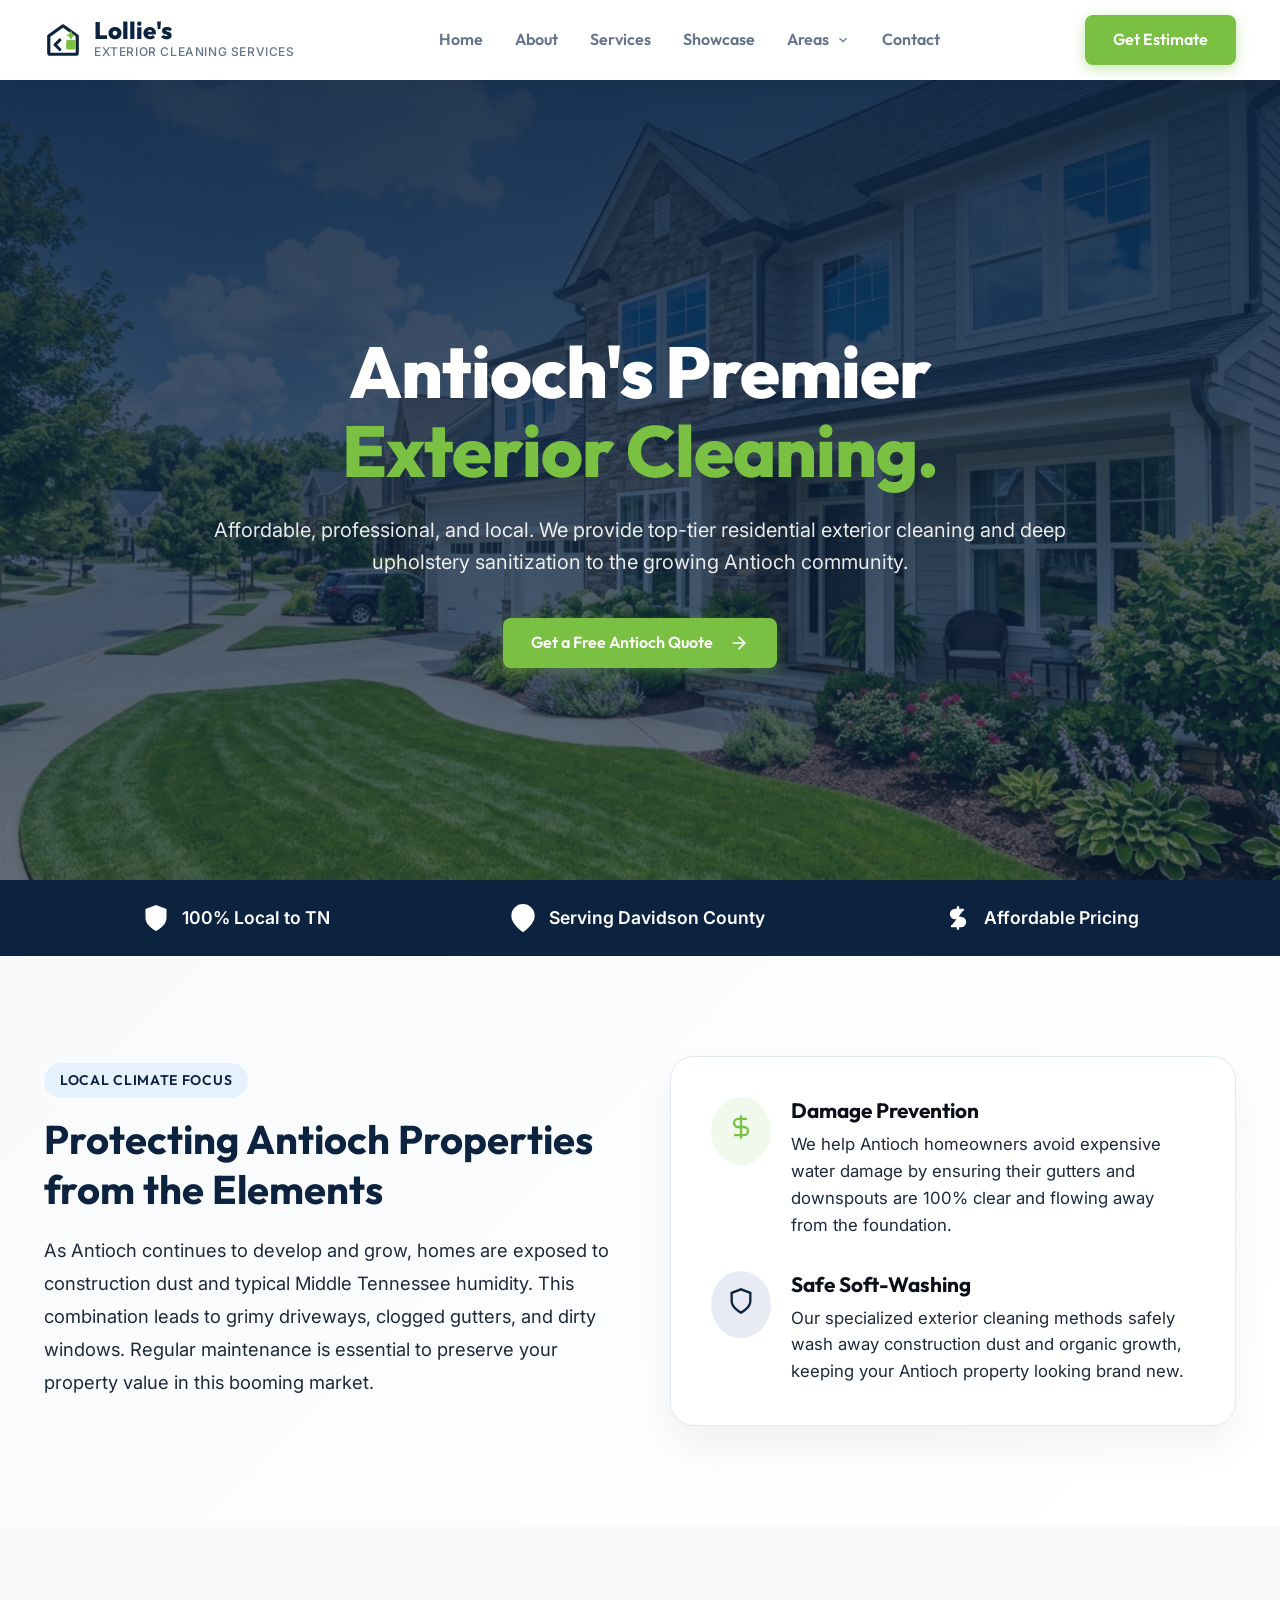
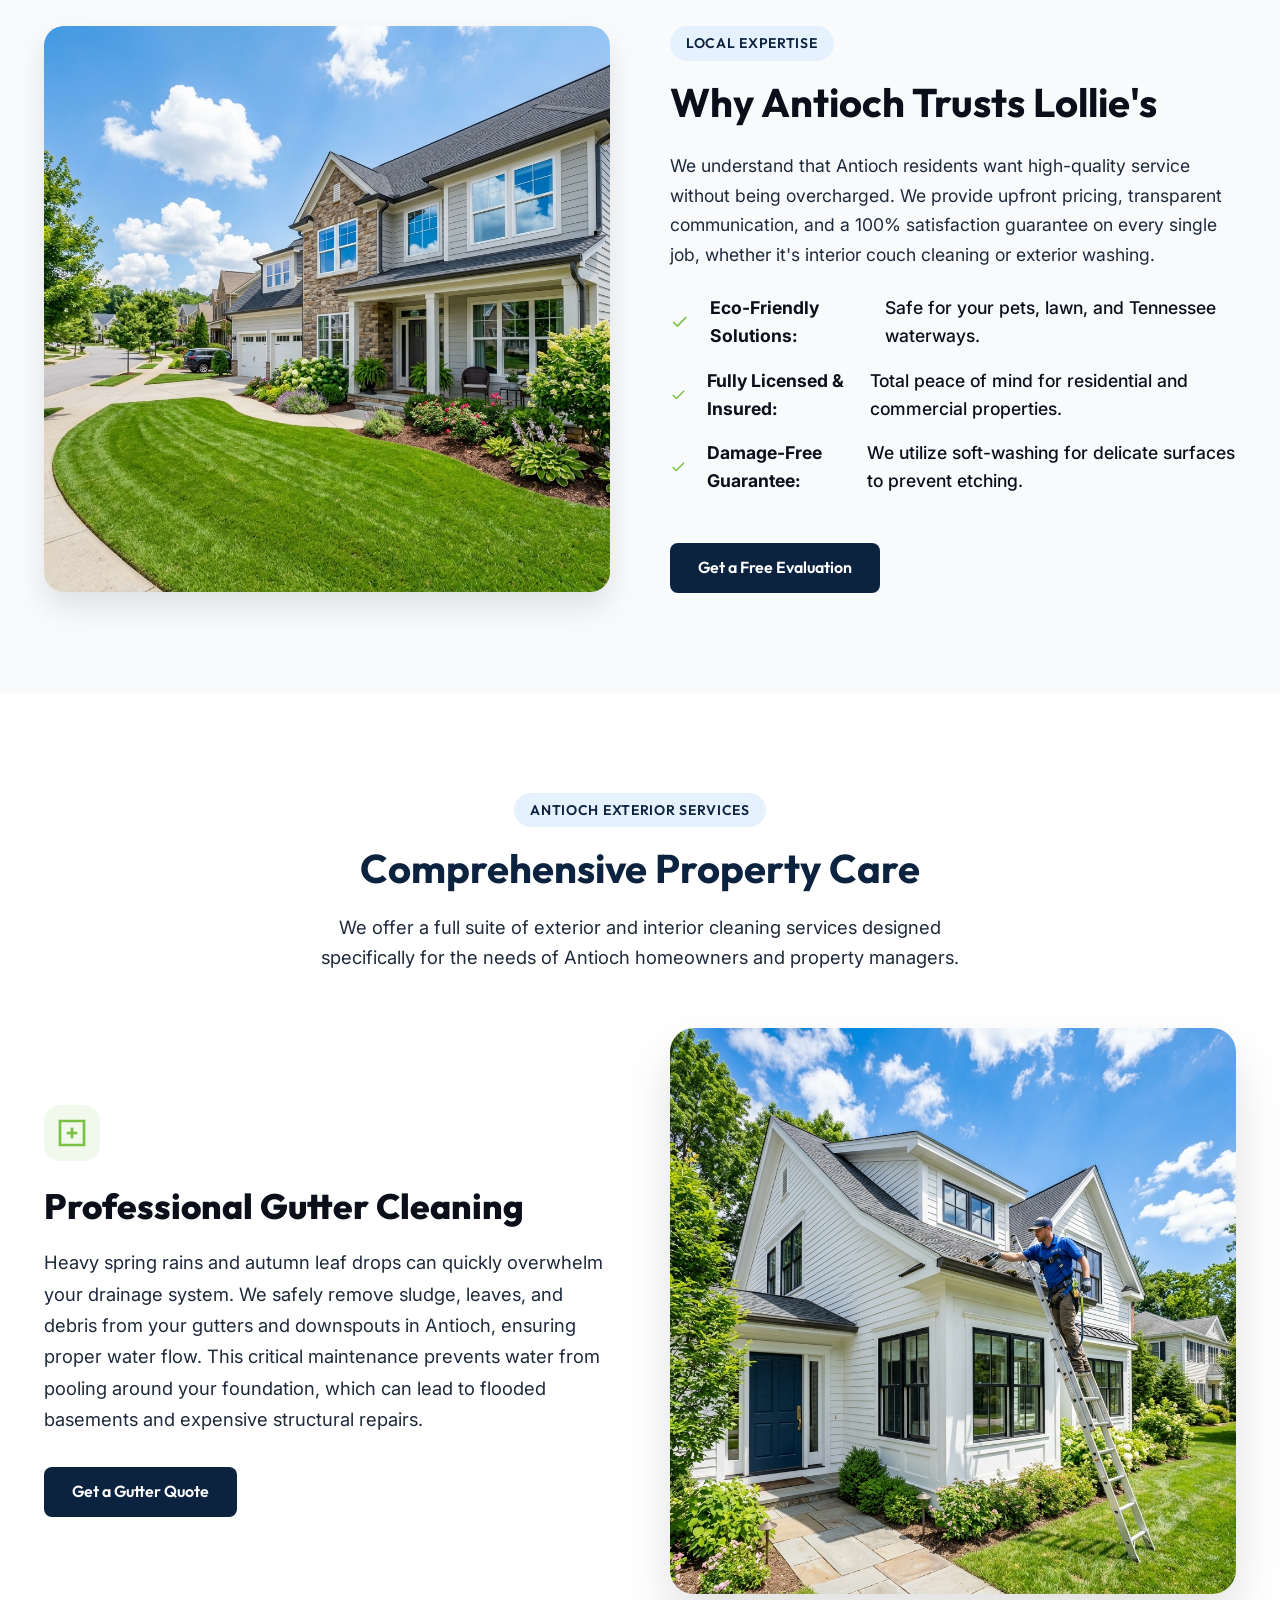
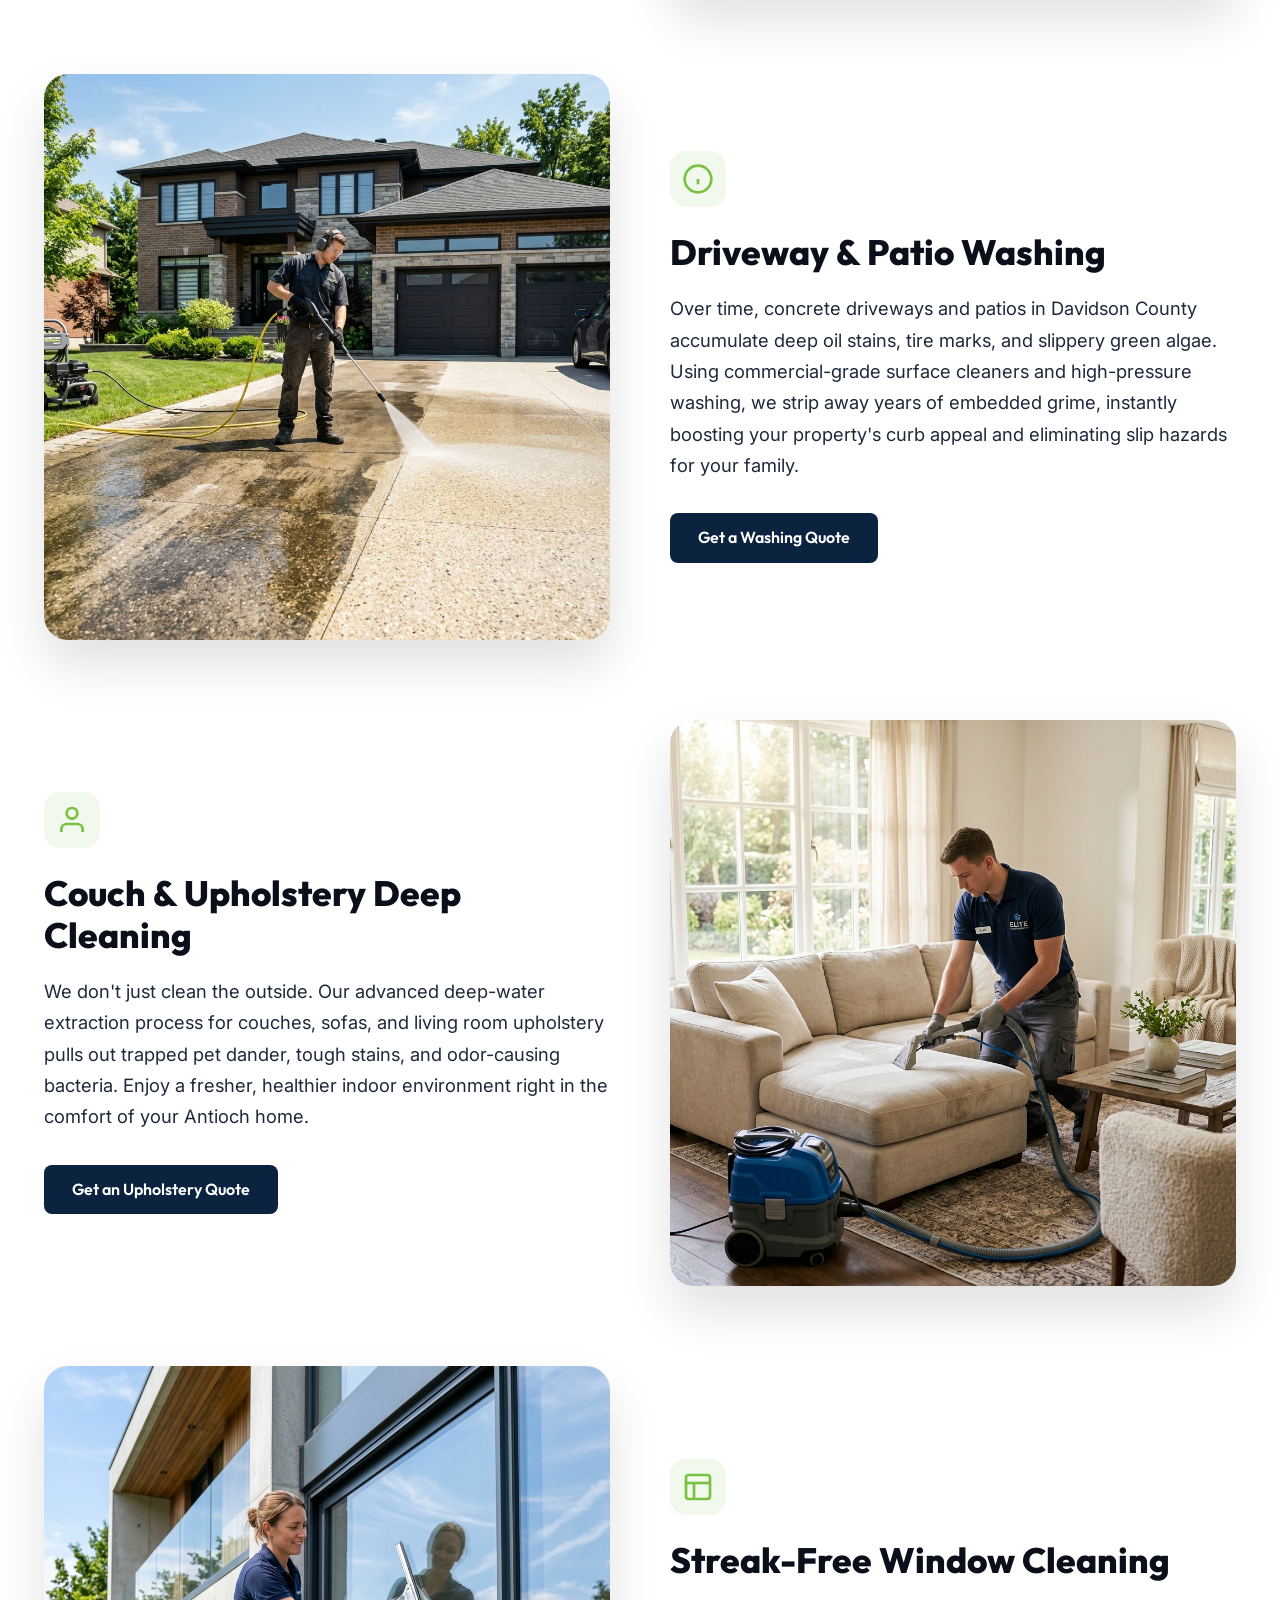
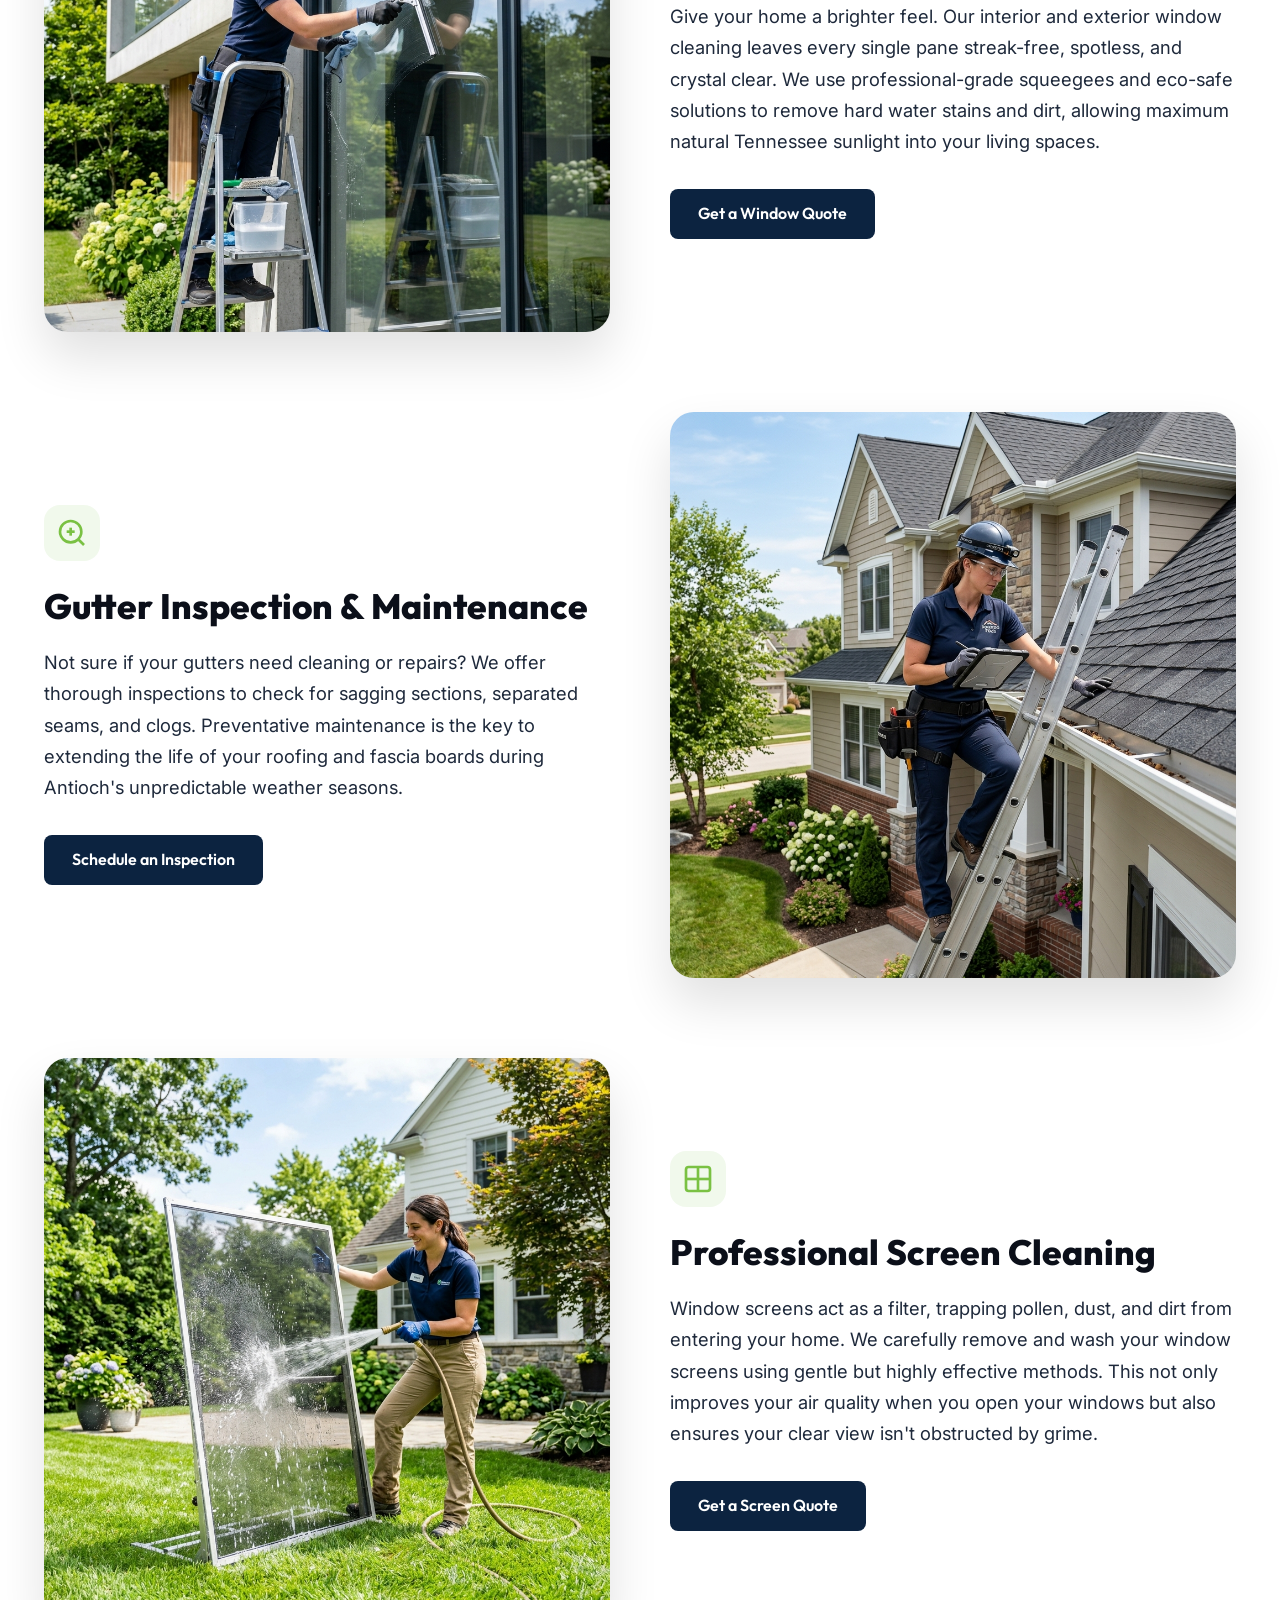
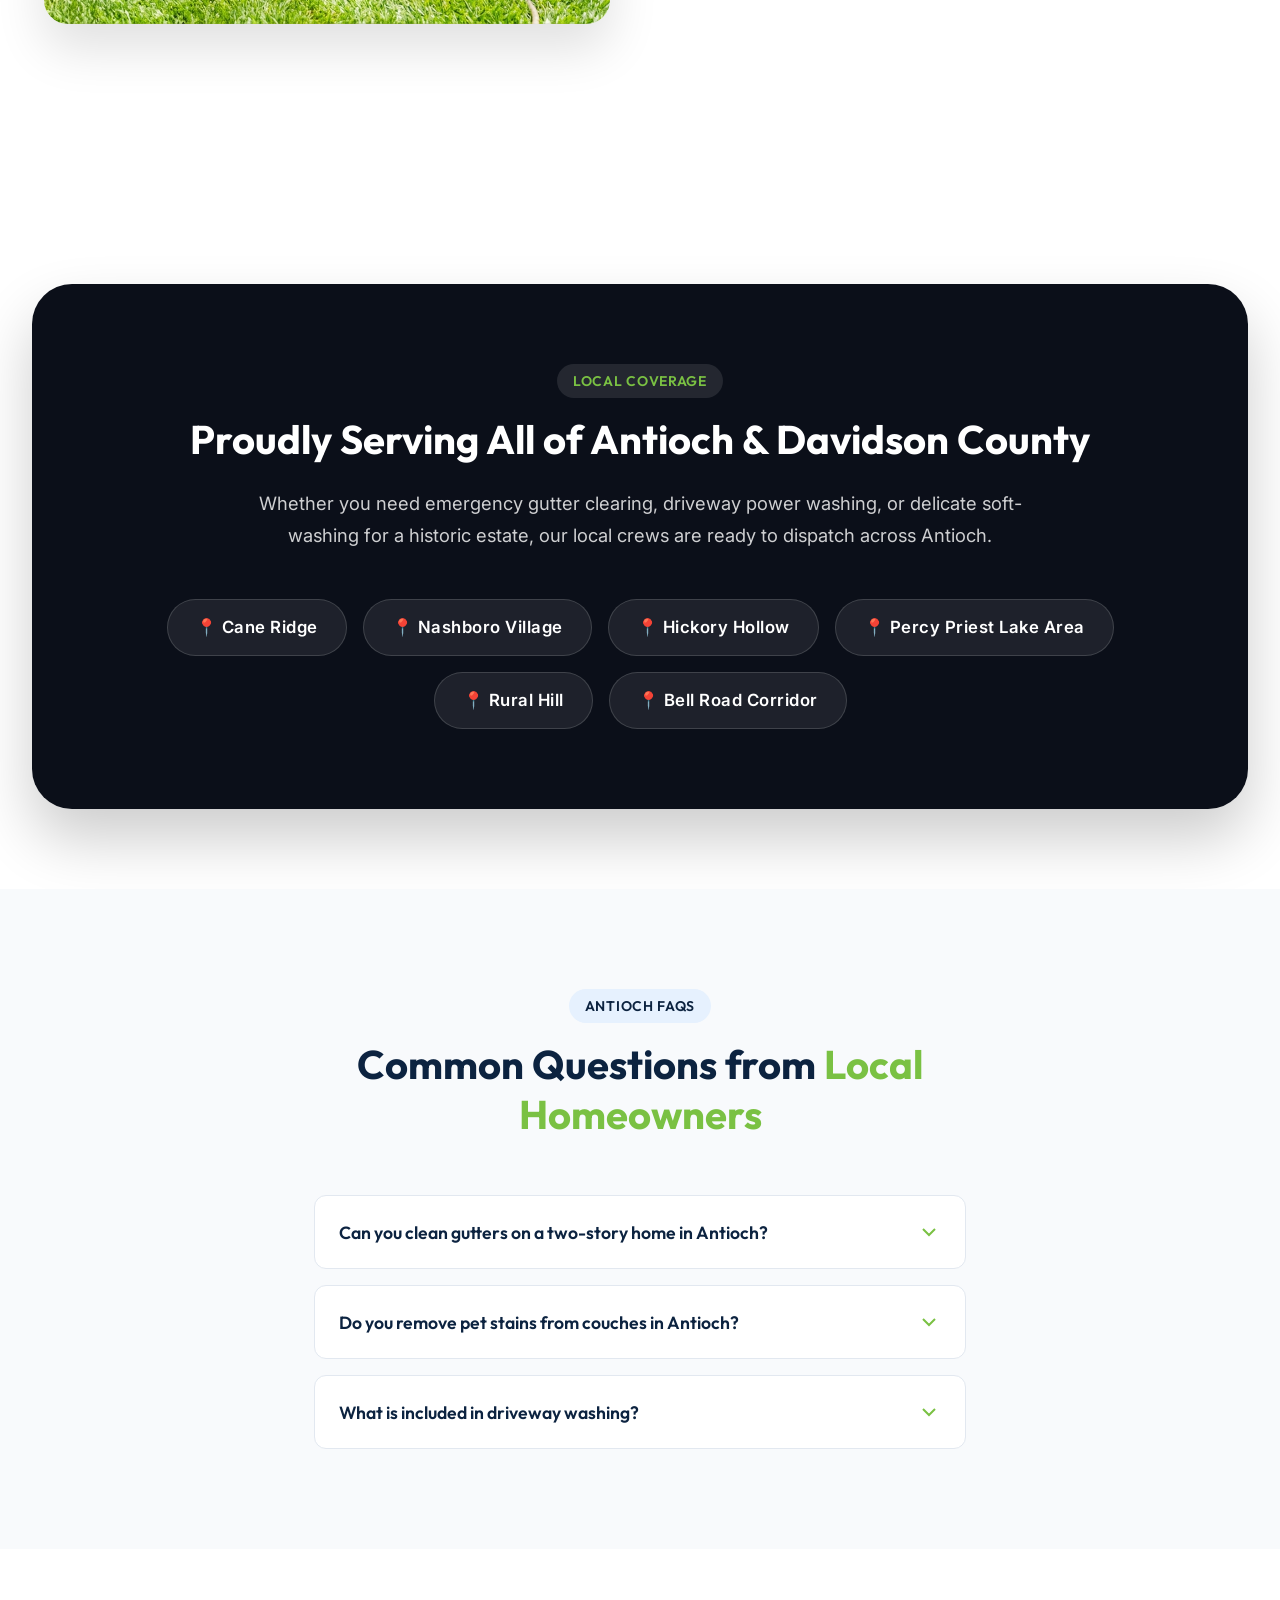
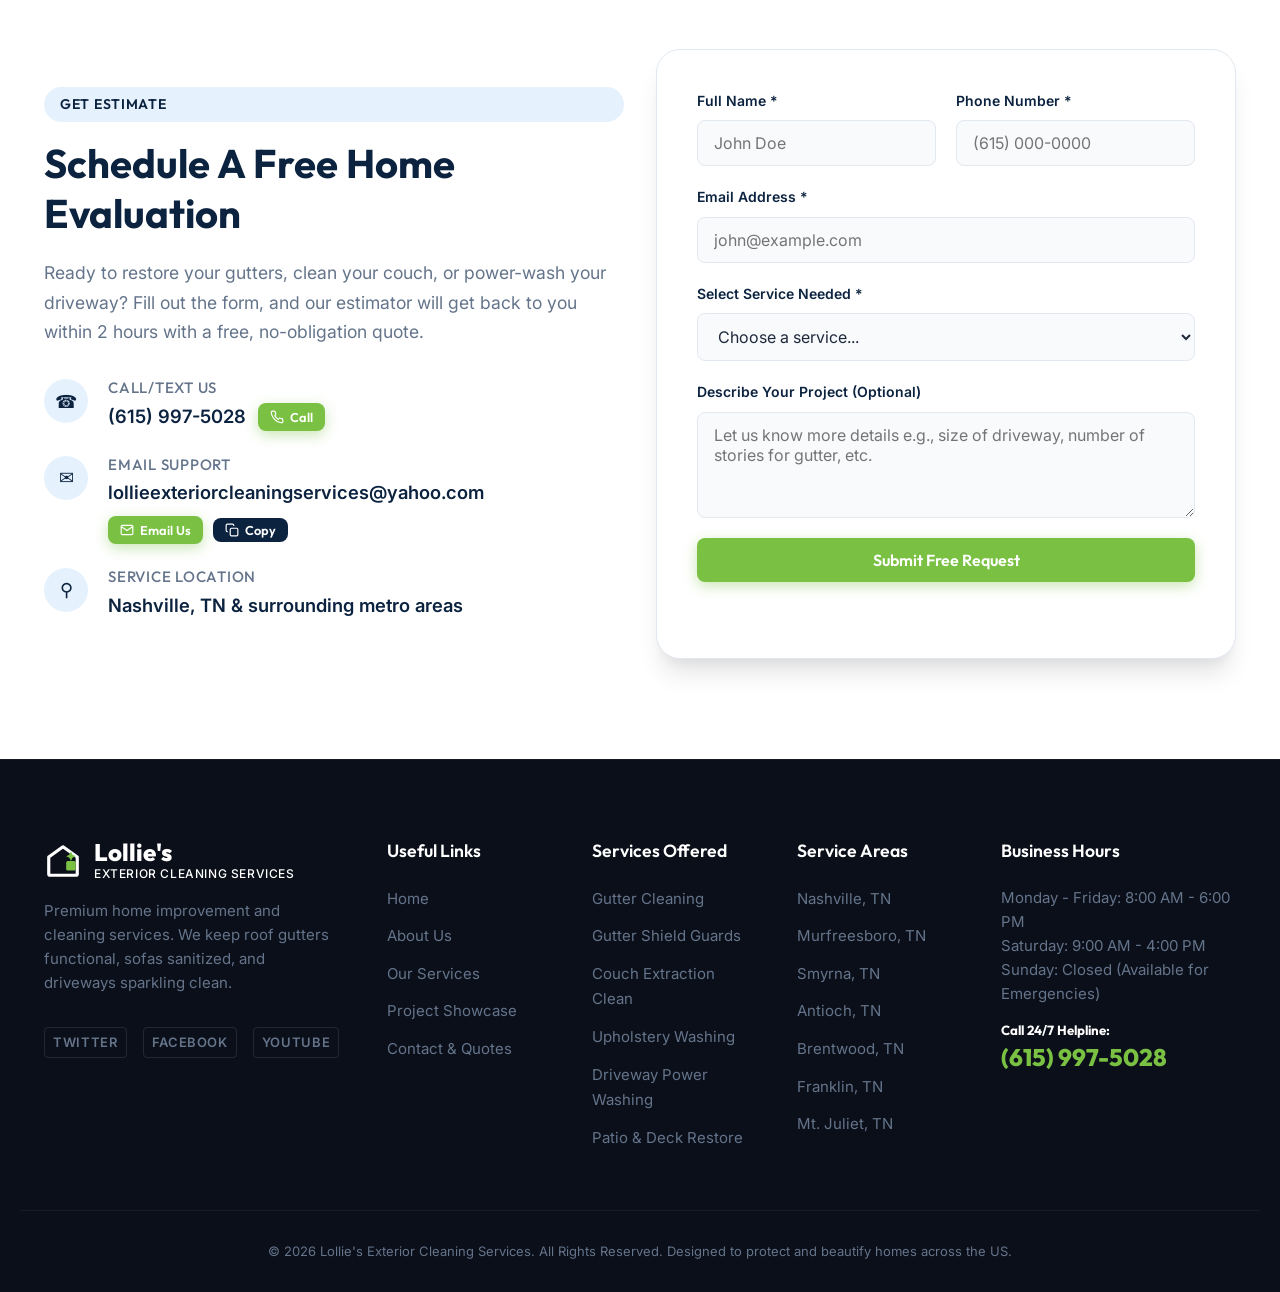
==== commit b15496ca: "Update footer layout to 5-columns and make links global" ====
--- a/antioch.html
+++ b/antioch.html
@@ -618,23 +618,23 @@
             <div class="footer-links">
                 <h4>Useful Links</h4>
                 <ul>
-                    <li><a href="#home">Home</a></li>
-                    <li><a href="#about">About Us</a></li>
-                    <li><a href="#services">Our Services</a></li>
-                    <li><a href="#before-after">Project Showcase</a></li>
-                    <li><a href="#contact">Contact & Quotes</a></li>
+                    <li><a href="index.html">Home</a></li>
+                    <li><a href="index.html#about">About Us</a></li>
+                    <li><a href="index.html#services">Our Services</a></li>
+                    <li><a href="index.html#before-after">Project Showcase</a></li>
+                    <li><a href="index.html#contact">Contact & Quotes</a></li>
                 </ul>
             </div>
 
             <div class="footer-services">
                 <h4>Services Offered</h4>
                 <ul>
-                    <li><a href="#services">Gutter Cleaning</a></li>
-                    <li><a href="#services">Gutter Shield Guards</a></li>
-                    <li><a href="#services">Couch Extraction Clean</a></li>
-                    <li><a href="#services">Upholstery Washing</a></li>
-                    <li><a href="#services">Driveway Power Washing</a></li>
-                    <li><a href="#services">Patio & Deck Restore</a></li>
+                    <li><a href="index.html#services">Gutter Cleaning</a></li>
+                    <li><a href="index.html#services">Gutter Shield Guards</a></li>
+                    <li><a href="index.html#services">Couch Extraction Clean</a></li>
+                    <li><a href="index.html#services">Upholstery Washing</a></li>
+                    <li><a href="index.html#services">Driveway Power Washing</a></li>
+                    <li><a href="index.html#services">Patio & Deck Restore</a></li>
                 </ul>
             </div>
 
--- a/style.css
+++ b/style.css
@@ -1635,7 +1635,7 @@
 
 .footer-grid {
     display: grid;
-    grid-template-columns: 1.5fr 1fr 1fr 1.5fr;
+    grid-template-columns: 1.5fr 1fr 1fr 1fr 1.5fr;
     gap: 48px;
     padding-bottom: 60px;
     border-bottom: 1px solid rgba(255, 255, 255, 0.05);
